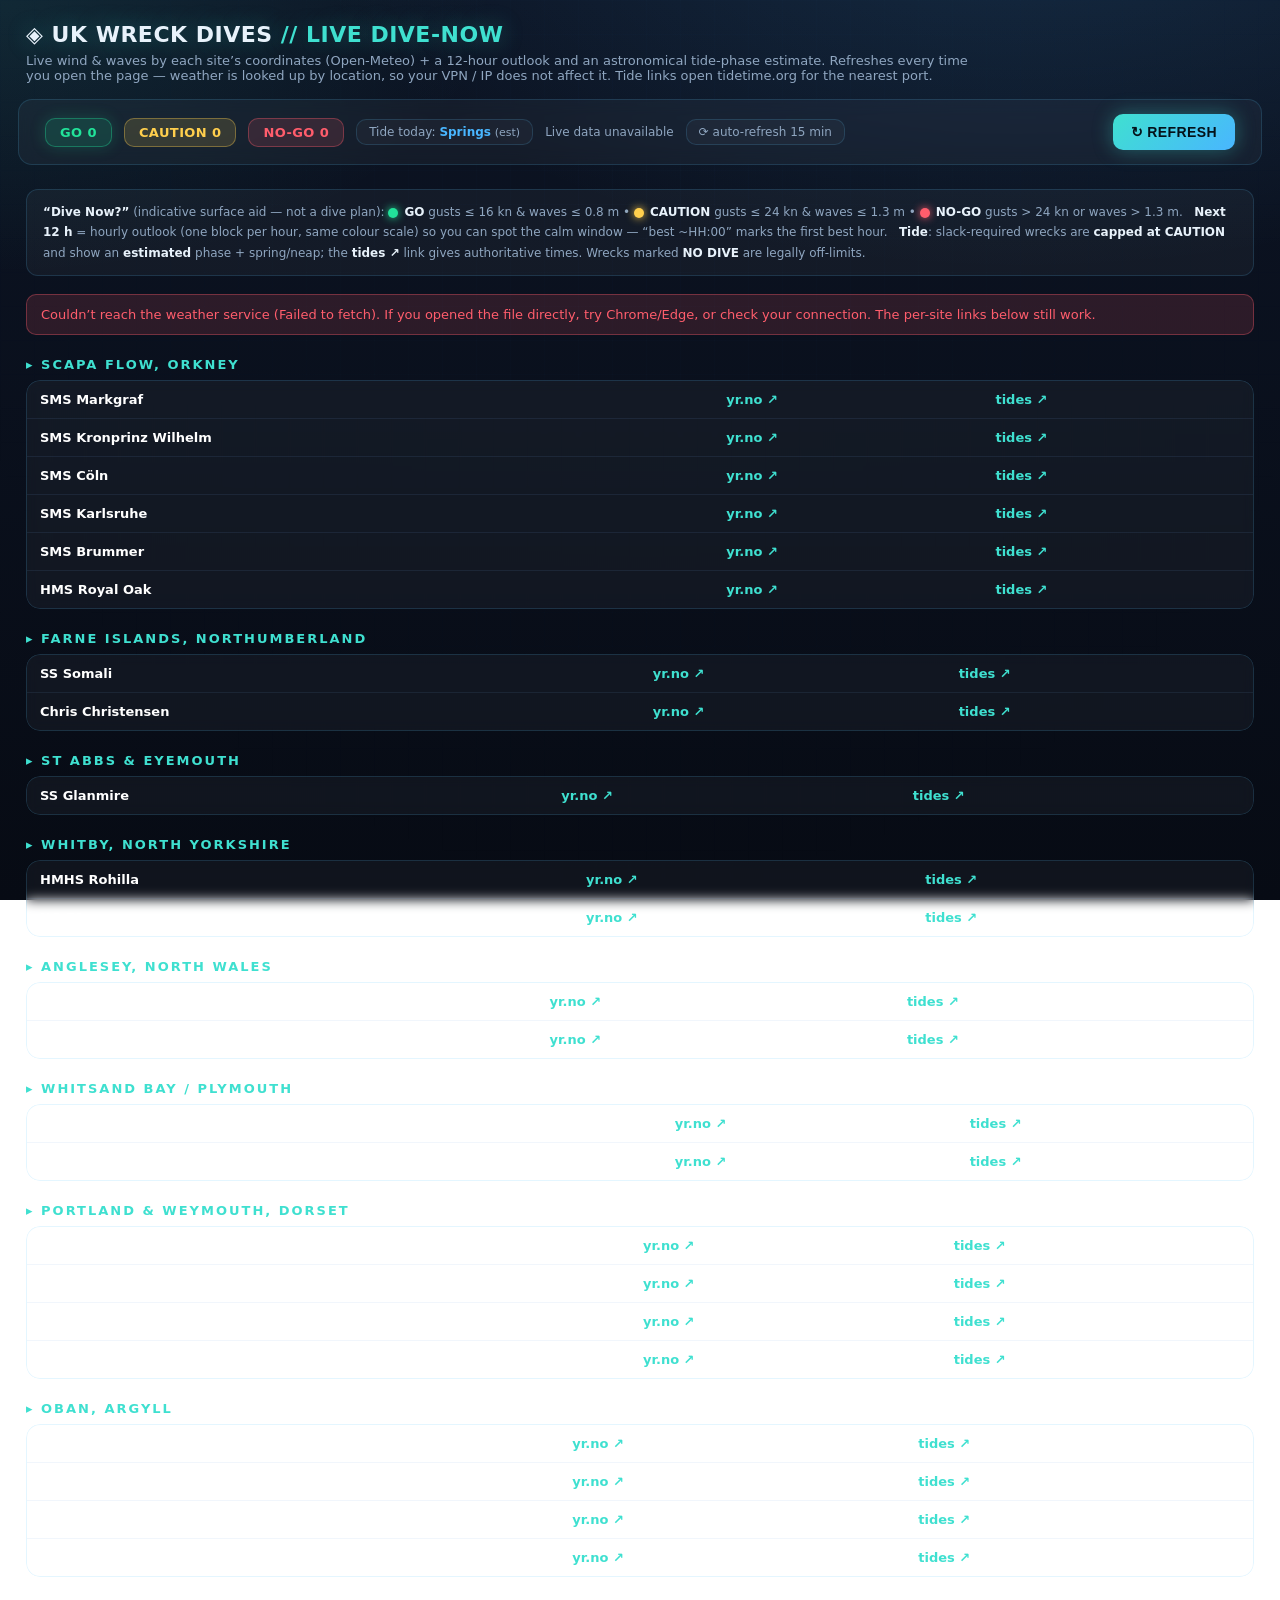
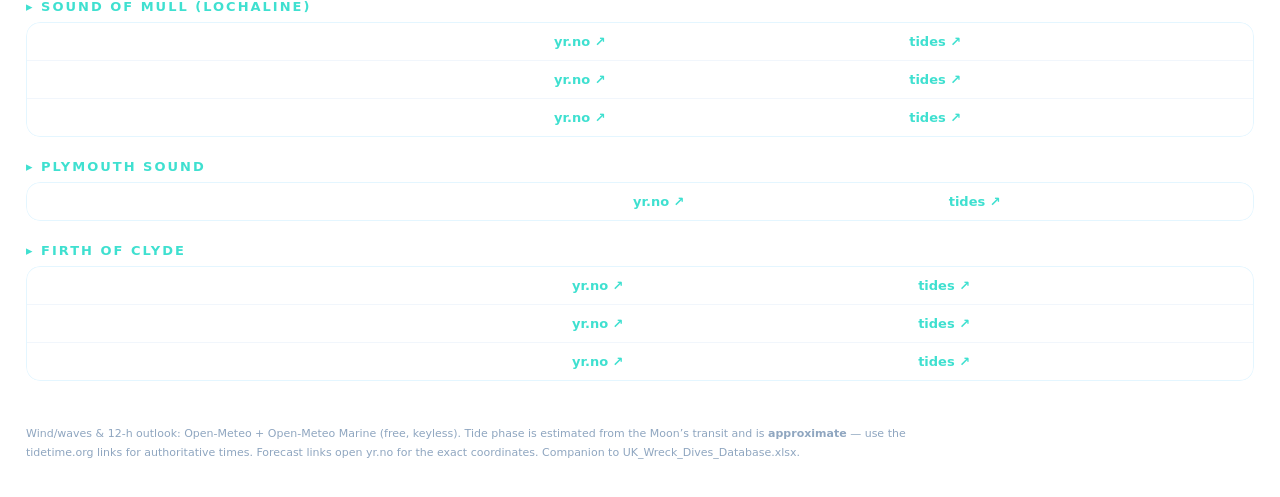
==== index.html @ ac46ab63 "Add files via upload" ====
<!DOCTYPE html>
<html lang="en">
<head>
<meta charset="utf-8">
<meta name="viewport" content="width=device-width, initial-scale=1">
<title>UK Wreck Dives — Live Dive-Now Dashboard</title>
<style>
  :root{
    --bg0:#070b14;--bg1:#0c1424;--panel:rgba(255,255,255,.04);--panelb:rgba(90,200,255,.16);
    --cyan:#3fe0d0;--blue:#49b6ff;--ink:#e8f2fb;--mut:#8fa6c0;
    --go:#22e39a;--gob:rgba(34,227,154,.14);--cau:#ffcf4d;--caub:rgba(255,207,77,.14);
    --no:#ff5d6c;--nob:rgba(255,93,108,.14);--nd:#7f8fa6;--ndb:rgba(127,143,166,.14);
  }
  *{box-sizing:border-box}
  body{margin:0;color:var(--ink);font-family:"Segoe UI",system-ui,Arial,sans-serif;
    background:
      radial-gradient(1200px 600px at 80% -10%,rgba(73,182,255,.14),transparent 60%),
      radial-gradient(900px 500px at 0% 0%,rgba(63,224,208,.10),transparent 55%),
      linear-gradient(180deg,var(--bg1),var(--bg0));
    background-attachment:fixed;min-height:100vh}
  body::before{content:"";position:fixed;inset:0;pointer-events:none;opacity:.4;
    background-image:linear-gradient(rgba(90,160,220,.05) 1px,transparent 1px),linear-gradient(90deg,rgba(90,160,220,.05) 1px,transparent 1px);
    background-size:34px 34px;mask-image:radial-gradient(circle at 50% 20%,#000,transparent 90%)}
  .num{font-variant-numeric:tabular-nums;font-family:ui-monospace,"Consolas",monospace}
  header{padding:22px 26px 8px;position:relative}
  header h1{margin:0;font-size:22px;letter-spacing:.5px;text-shadow:0 0 22px rgba(63,224,208,.35)}
  header h1 .tag{color:var(--cyan)}
  header p{margin:6px 0 0;font-size:13px;color:var(--mut);max-width:960px}
  .bar{display:flex;flex-wrap:wrap;gap:12px;align-items:center;padding:14px 26px;margin:8px 18px;
    background:var(--panel);border:1px solid var(--panelb);border-radius:14px;backdrop-filter:blur(8px);position:sticky;top:10px;z-index:8}
  .chip{padding:6px 14px;border-radius:10px;font-size:13px;font-weight:700;letter-spacing:.4px;border:1px solid transparent}
  .chip.go{background:var(--gob);color:var(--go);border-color:rgba(34,227,154,.35);box-shadow:0 0 16px rgba(34,227,154,.18)}
  .chip.cau{background:var(--caub);color:var(--cau);border-color:rgba(255,207,77,.35)}
  .chip.no{background:var(--nob);color:var(--no);border-color:rgba(255,93,108,.35)}
  .moon{font-size:12px;color:var(--mut);padding:5px 12px;border:1px solid var(--panelb);border-radius:10px;background:rgba(255,255,255,.03)}
  .moon b{color:var(--blue)}
  .upd{font-size:12px;color:var(--mut)}
  button{margin-left:auto;background:linear-gradient(135deg,var(--cyan),var(--blue));color:#04121a;border:0;
    padding:10px 18px;border-radius:10px;font-size:14px;cursor:pointer;font-weight:800;letter-spacing:.4px;box-shadow:0 0 20px rgba(63,224,208,.35)}
  button:hover{filter:brightness(1.08)}
  .wrap{padding:6px 26px 44px}
  .legend{font-size:12px;color:var(--mut);background:var(--panel);border:1px solid var(--panelb);border-radius:12px;padding:12px 16px;margin:10px 0 18px;line-height:1.7}
  .legend b{color:var(--ink)}
  .dot{display:inline-block;width:10px;height:10px;border-radius:50%;margin-right:6px;vertical-align:middle}
  .dot.go{background:var(--go);box-shadow:0 0 8px var(--go)}.dot.cau{background:var(--cau);box-shadow:0 0 8px var(--cau)}.dot.no{background:var(--no);box-shadow:0 0 8px var(--no)}
  .rg{margin:22px 0 8px;font-size:13px;font-weight:800;letter-spacing:2px;text-transform:uppercase;color:var(--cyan)}
  .rg::before{content:"▸ "}
  .tablewrap{overflow-x:auto;border-radius:14px}
  table{width:100%;border-collapse:separate;border-spacing:0;background:var(--panel);border:1px solid var(--panelb);border-radius:14px;overflow:hidden;backdrop-filter:blur(6px);min-width:920px}
  th,td{padding:11px 13px;text-align:left;font-size:13px;border-bottom:1px solid rgba(120,170,220,.10);vertical-align:middle}
  th{background:rgba(73,182,255,.10);color:var(--blue);font-weight:700;font-size:11px;letter-spacing:1.2px;text-transform:uppercase}
  tr:last-child td{border-bottom:0}
  tbody tr:hover{background:rgba(73,182,255,.06)}
  td.site{font-weight:700;color:#fff}
  .pill{display:inline-block;padding:5px 11px;border-radius:10px;font-weight:800;font-size:12px;letter-spacing:.6px;white-space:nowrap;border:1px solid transparent}
  .pill.go{background:var(--gob);color:var(--go);border-color:rgba(34,227,154,.4);box-shadow:0 0 14px rgba(34,227,154,.22)}
  .pill.cau{background:var(--caub);color:var(--cau);border-color:rgba(255,207,77,.4)}
  .pill.no{background:var(--nob);color:var(--no);border-color:rgba(255,93,108,.4);box-shadow:0 0 14px rgba(255,93,108,.18)}
  .pill.nd{background:var(--ndb);color:var(--nd);border-color:rgba(127,143,166,.4)}
  .tide{font-weight:700}.tide.ok{color:var(--go)}.tide.slack{color:var(--cau)}
  a.fc{color:var(--cyan);text-decoration:none;font-weight:700}a.fc:hover{text-shadow:0 0 10px rgba(63,224,208,.6)}
  .sub{color:var(--mut);font-size:11px}
  .spark{display:flex;gap:2px;align-items:flex-end}
  .spark span{width:11px;height:20px;border-radius:2px;display:inline-block;opacity:.9}
  .spark .go{background:var(--go)}.spark .cau{background:var(--cau)}.spark .no{background:var(--no)}.spark .na{background:#33415a}
  .best{font-size:10px;color:var(--mut);margin-top:4px;display:block;white-space:nowrap}
  .best b{color:var(--go)}
  .err{color:var(--no);font-size:13px;background:var(--nob);border:1px solid rgba(255,93,108,.35);padding:12px 14px;border-radius:10px}
  footer{font-size:11px;color:var(--mut);padding:0 26px 34px;line-height:1.7;max-width:1000px}
</style>
</head>
<body>
<header>
  <h1>◈ UK WRECK DIVES <span class="tag">// LIVE DIVE-NOW</span></h1>
  <p>Live wind &amp; waves by each site’s coordinates (Open-Meteo) + a 12-hour outlook and an astronomical tide-phase estimate. Refreshes every time you open the page — weather is looked up by location, so your VPN / IP does not affect it. Tide links open tidetime.org for the nearest port.</p>
</header>
<div class="bar">
  <span class="chip go" id="cGo">GO 0</span>
  <span class="chip cau" id="cCau">CAUTION 0</span>
  <span class="chip no" id="cNo">NO-GO 0</span>
  <span class="moon" id="moon">Tide: —</span>
  <span class="upd" id="upd">Loading…</span>
  <span class="moon">⟳ auto-refresh 15 min</span>
  <button onclick="load()">↻ REFRESH</button>
</div>
<div class="wrap">
  <div class="legend">
    <b>“Dive Now?”</b> (indicative surface aid — not a dive plan):
    <span class="dot go"></span><b>GO</b> gusts ≤ 16 kn &amp; waves ≤ 0.8 m •
    <span class="dot cau"></span><b>CAUTION</b> gusts ≤ 24 kn &amp; waves ≤ 1.3 m •
    <span class="dot no"></span><b>NO-GO</b> gusts &gt; 24 kn or waves &gt; 1.3 m. &nbsp;
    <b>Next 12 h</b> = hourly outlook (one block per hour, same colour scale) so you can spot the calm window — “best ~HH:00” marks the first best hour. &nbsp;
    <b>Tide</b>: slack-required wrecks are <b>capped at CAUTION</b> and show an <b>estimated</b> phase + spring/neap; the <b>tides ↗</b> link gives authoritative times. Wrecks marked <b>NO DIVE</b> are legally off-limits.
  </div>
  <div id="out"><p class="sub">Fetching live conditions…</p></div>
</div>
<footer>
  Wind/waves &amp; 12-h outlook: Open-Meteo + Open-Meteo Marine (free, keyless). Tide phase is estimated from the Moon’s transit and is <b>approximate</b> — use the tidetime.org links for authoritative times. Forecast links open yr.no for the exact coordinates. Companion to UK_Wreck_Dives_Database.xlsx.
</footer>
<script>
const SITES=[
 {n:"SMS Markgraf",r:"Scapa Flow, Orkney",lat:58.872,lon:-3.170,lvl:"Technical",dep:"24–45m",td:"none",hwi:8.0},
 {n:"SMS Kronprinz Wilhelm",r:"Scapa Flow, Orkney",lat:58.876,lon:-3.171,lvl:"Adv–Tech",dep:"12–38m",td:"none",hwi:8.0},
 {n:"SMS Cöln",r:"Scapa Flow, Orkney",lat:58.884,lon:-3.155,lvl:"Advanced",dep:"22–36m",td:"none",hwi:8.0},
 {n:"SMS Karlsruhe",r:"Scapa Flow, Orkney",lat:58.885,lon:-3.198,lvl:"Recreational",dep:"14–27m",td:"none",hwi:8.0},
 {n:"SMS Brummer",r:"Scapa Flow, Orkney",lat:58.884,lon:-3.152,lvl:"Advanced",dep:"22–36m",td:"none",hwi:8.0},
 {n:"HMS Royal Oak",r:"Scapa Flow, Orkney",lat:58.931,lon:-2.984,lvl:"NO DIVE",dep:"33m",nd:true},
 {n:"SS Somali",r:"Farne Islands, Northumberland",lat:55.553,lon:-1.607,lvl:"Advanced",dep:"20–30m",td:"slack",hwi:3.5},
 {n:"Chris Christensen",r:"Farne Islands, Northumberland",lat:55.639,lon:-1.604,lvl:"Advanced",dep:"20–33m",td:"essential",hwi:3.5},
 {n:"SS Glanmire",r:"St Abbs & Eyemouth",lat:55.902,lon:-2.132,lvl:"Advanced",dep:"20–30m",td:"slack",hwi:3.5},
 {n:"HMHS Rohilla",r:"Whitby, North Yorkshire",lat:54.4996,lon:-0.5893,lvl:"Recreational",dep:"6–16m",td:"none",hwi:3.5},
 {n:"UC-70",r:"Whitby, North Yorkshire",lat:54.527,lon:-0.669,lvl:"Advanced",dep:"22–24m",td:"essential",hwi:3.5},
 {n:"The Kimya",r:"Anglesey, North Wales",lat:53.159,lon:-4.449,lvl:"Recreational",dep:"6–15m",td:"none",hwi:9.0},
 {n:"SS Missouri",r:"Anglesey, North Wales",lat:53.320,lon:-4.700,lvl:"Recreational",dep:"5–15m",td:"slack",hwi:9.0},
 {n:"James Eagan Layne",r:"Whitsand Bay / Plymouth",lat:50.3268,lon:-4.2453,lvl:"Recreational",dep:"8–24m",td:"none",hwi:5.5},
 {n:"HMS Scylla",r:"Whitsand Bay / Plymouth",lat:50.335,lon:-4.246,lvl:"Recreational",dep:"9–24m",td:"none",hwi:5.5},
 {n:"Countess of Erne",r:"Portland & Weymouth, Dorset",lat:50.573,lon:-2.430,lvl:"Recreational",dep:"7–15m",td:"none",hwi:6.5},
 {n:"M2 Submarine",r:"Portland & Weymouth, Dorset",lat:50.545,lon:-2.560,lvl:"Advanced",dep:"30–36m",td:"essential",hwi:6.5},
 {n:"SS Salsette",r:"Portland & Weymouth, Dorset",lat:50.520,lon:-2.760,lvl:"Technical",dep:"27–45m",td:"slack",hwi:6.5},
 {n:"Aeolian Sky",r:"Portland & Weymouth, Dorset",lat:50.553,lon:-2.352,lvl:"Advanced",dep:"25–30m",td:"slack",hwi:6.5},
 {n:"SS Breda",r:"Oban, Argyll",lat:56.476,lon:-5.418,lvl:"Recreational",dep:"9–30m",td:"none",hwi:1.0},
 {n:"SS Thesis",r:"Oban, Argyll",lat:56.499,lon:-5.691,lvl:"Advanced",dep:"20–32m",td:"essential",hwi:1.0},
 {n:"SS Shuna",r:"Oban, Argyll",lat:56.530,lon:-5.830,lvl:"Advanced",dep:"26–32m",td:"none",hwi:1.0},
 {n:"Madam Alice",r:"Oban, Argyll",lat:56.452,lon:-5.485,lvl:"Advanced",dep:"32–38m",td:"slack",hwi:1.0},
 {n:"SS Hispania",r:"Sound of Mull (Lochaline)",lat:56.582,lon:-5.987,lvl:"Advanced",dep:"15–30m",td:"essential",hwi:1.0},
 {n:"SS Rondo",r:"Sound of Mull (Lochaline)",lat:56.538,lon:-5.912,lvl:"Adv–Tech",dep:"8–50m",td:"essential",hwi:1.0},
 {n:"SS Aurania",r:"Sound of Mull (Lochaline)",lat:56.602,lon:-6.325,lvl:"Advanced",dep:"9–26m",td:"slack",hwi:1.0},
 {n:"Glen Strathallan",r:"Plymouth Sound",lat:50.345,lon:-4.130,lvl:"Recreational",dep:"10–15m",td:"none",hwi:5.5},
 {n:"SS Wallachia",r:"Firth of Clyde",lat:55.862,lon:-4.953,lvl:"Advanced",dep:"30–34m",td:"slack",hwi:2.0},
 {n:"MV Akka",r:"Firth of Clyde",lat:55.942,lon:-4.918,lvl:"Advanced",dep:"12–35m",td:"essential",hwi:2.0},
 {n:"SS Kintyre",r:"Firth of Clyde",lat:55.870,lon:-4.900,lvl:"Technical",dep:"40–48m",td:"essential",hwi:2.0}
];
const TIDETIME={
 "Scapa Flow, Orkney":"stromness","Farne Islands, Northumberland":"seahouses","St Abbs & Eyemouth":"eyemouth",
 "Whitby, North Yorkshire":"whitby","Anglesey, North Wales":"holyhead","Whitsand Bay / Plymouth":"plymouth",
 "Portland & Weymouth, Dorset":"portland","Oban, Argyll":"oban","Sound of Mull (Lochaline)":"oban",
 "Plymouth Sound":"plymouth","Firth of Clyde":"greenock"};
function esc(s){return String(s).replace(/&/g,"&amp;").replace(/</g,"&lt;")}
const D2R=Math.PI/180,R2D=180/Math.PI;
function n360(x){x%=360;return x<0?x+360:x}
function jdc(dt){return dt.getTime()/86400000+2440587.5-2451545.0}
function moonRA(d){const L=n360(218.316+13.176396*d),M=(134.963+13.064993*d)*D2R,F=(93.272+13.229350*d)*D2R;
  const lon=(L+6.289*Math.sin(M))*D2R,lat=(5.128*Math.sin(F))*D2R,e=23.4397*D2R;
  return n360(Math.atan2(Math.sin(lon)*Math.cos(e)-Math.tan(lat)*Math.sin(e),Math.cos(lon))*R2D);}
function gmst(d){return n360(280.46061837+360.98564736629*d)}
function springFactor(dt){const d=jdc(dt);const De=n360(297.850+12.190749*d)*D2R;return Math.abs(Math.cos(De));}
function fmtDur(h){if(h<0)h+=12.4206;const m=Math.round(h*60);return m>=60?Math.floor(m/60)+"h "+(m%60)+"m":m+"m";}
function tidePhase(dt,lonEast,hwi){
  const d=jdc(dt),ra=moonRA(d),lst=n360(gmst(d)+lonEast);let H=n360(lst-ra);
  const hSinceTransit=(H%180)/14.492;
  let hSinceHW=((hSinceTransit-hwi)%12.4206+12.4206)%12.4206;
  let x=hSinceHW;if(x>6.2103)x-=12.4206;
  const ax=Math.abs(x);const nextHW=12.4206-hSinceHW;let nextLW=6.2103-hSinceHW;if(nextLW<0)nextLW+=12.4206;
  const toSlack=Math.min(nextHW,nextLW);
  let phase=(ax<1||Math.abs(ax-6.2103)<1)?"Slack":(x>0?"Ebbing":"Flooding");
  return {phase,toSlack};
}
function verdict(gust,wave){let w=gust<=16?0:gust<=24?1:2;let s=(wave==null)?0:(wave<=0.8?0:(wave<=1.3?1:2));return Math.max(w,s);}
const LAB=["GO","CAUTION","NO-GO"],CLS=["go","cau","no"];
function outlook(fi,mi,curtime){
  if(!fi||!fi.hourly||!fi.hourly.time)return null;
  const ft=fi.hourly.time,fg=fi.hourly.wind_gusts_10m;
  const key=curtime.slice(0,13);
  let idx=ft.findIndex(t=>t.slice(0,13)===key); if(idx<0)idx=ft.findIndex(t=>t>=curtime); if(idx<0)idx=0;
  const mt=(mi&&mi.hourly&&mi.hourly.time)?mi.hourly.time:null;
  const mw=(mi&&mi.hourly)?mi.hourly.wave_height:null;
  let midx=-1; if(mt){midx=mt.findIndex(t=>t.slice(0,13)===key); if(midx<0)midx=mt.findIndex(t=>t>=curtime);}
  const hrs=[];
  for(let h=0;h<12;h++){const gi=idx+h; if(gi>=ft.length)break;
    const gust=(fg[gi]!=null)?Math.round(fg[gi]):null;
    let wave=null; if(mt&&midx>=0&&(midx+h)<mw.length&&mw[midx+h]!=null)wave=mw[midx+h];
    const v=(gust==null)?3:verdict(gust,wave);
    hrs.push({t:ft[gi].slice(11,16),gust,wave,v});}
  return hrs;
}
async function fetchJSON(u){const r=await fetch(u);if(!r.ok)throw new Error("HTTP "+r.status);return r.json();}
function asArr(d){return Array.isArray(d)?d:[d];}
async function load(){
  document.getElementById("upd").textContent="Loading…";
  const now=new Date();
  const sf=springFactor(now);const springs=sf>0.6?"Springs":sf<0.4?"Neaps":"Mid-range";
  document.getElementById("moon").innerHTML="Tide today: <b>"+springs+"</b> <span class='sub'>(est)</span>";
  const lats=SITES.map(s=>s.lat).join(","),lons=SITES.map(s=>s.lon).join(",");
  const fUrl="https://api.open-meteo.com/v1/forecast?latitude="+lats+"&longitude="+lons+"&current=wind_speed_10m,wind_gusts_10m,weather_code&hourly=wind_speed_10m,wind_gusts_10m&wind_speed_unit=kn&forecast_days=2&timezone=auto";
  const mUrl="https://marine-api.open-meteo.com/v1/marine?latitude="+lats+"&longitude="+lons+"&current=wave_height,swell_wave_height&hourly=wave_height&forecast_days=2&timezone=auto";
  let F=[],M=[];
  try{
    const [fr,mr]=await Promise.allSettled([fetchJSON(fUrl),fetchJSON(mUrl)]);
    if(fr.status==="fulfilled")F=asArr(fr.value); else throw fr.reason;
    M=(mr.status==="fulfilled")?asArr(mr.value):[];
  }catch(e){
    document.getElementById("out").innerHTML="<p class='err'>Couldn’t reach the weather service ("+esc(e.message)+"). If you opened the file directly, try Chrome/Edge, or check your connection. The per-site links below still work.</p>"+regionsOnly();
    document.getElementById("upd").textContent="Live data unavailable"; return;
  }
  const stamp=now.toLocaleDateString("en-GB",{day:"2-digit",month:"short",year:"numeric"})+", "+now.toLocaleTimeString("en-GB",{hour:"2-digit",minute:"2-digit"});
  const rows=SITES.map((s,i)=>{
    const cur=(F[i]&&F[i].current)?F[i].current:null;
    const mar=(M[i]&&M[i].current)?M[i].current:null;
    const gust=cur?Math.round(cur.wind_gusts_10m):null;
    const wind=cur?Math.round(cur.wind_speed_10m):null;
    const wave=(mar&&mar.wave_height!=null)?mar.wave_height:null;
    const hrs=cur?outlook(F[i],M[i],cur.time):null;
    let v,cls,lab,tideMain,tideSub,tcls;
    if(s.nd){v=-1;cls="nd";lab="NO DIVE";tideMain="—";tideSub="";tcls="";}
    else if(gust==null){v=3;cls="no";lab="—";tideMain="—";tideSub="";tcls="";}
    else{
      v=verdict(gust,wave);
      if(s.td==="none"){tideMain="Any state";tcls="ok";tideSub="";}
      else{const tp=tidePhase(now,s.lon,s.hwi);v=Math.max(v,1);tcls="slack";
        tideMain=(s.td==="essential"?"Slack essential":"Slack advised");
        tideSub=tp.phase+" · slack ~"+fmtDur(tp.toSlack)+" (est)";}
      cls=CLS[v];lab=LAB[v];
    }
    return {s,gust,wind,wave,hrs,v,cls,lab,tideMain,tideSub,tcls,stamp};
  });
  let go=0,cau=0,no=0; rows.forEach(r=>{if(r.v===0)go++;else if(r.v===1)cau++;else if(r.v===2||r.v===3)no++;});
  document.getElementById("cGo").textContent="GO "+go;
  document.getElementById("cCau").textContent="CAUTION "+cau;
  document.getElementById("cNo").textContent="NO-GO "+no;
  document.getElementById("upd").innerHTML="Updated <b class='num'>"+stamp+"</b>";
  const order=[],byR={};
  rows.forEach(r=>{const k=r.s.r;if(!byR[k]){byR[k]=[];order.push(k);}byR[k].push(r);});
  let html="";
  order.forEach(k=>{
    const slug=TIDETIME[k]||"all";
    html+="<div class='rg'>"+esc(k)+"</div><div class='tablewrap'><table><thead><tr>"+
      "<th>Site</th><th>Level</th><th>Depth</th><th>Wind (gust)</th><th>Waves</th><th>Tide (est)</th><th>Next 12 h</th><th>Dive Now?</th><th>Updated</th><th>Forecast</th></tr></thead><tbody>";
    byR[k].forEach(r=>{
      const yr="https://www.yr.no/en/forecast/daily-table/"+r.s.lat+","+r.s.lon;
      const tt="https://www.tidetime.org/europe/united-kingdom/"+slug+".htm";
      const tideLink="<a class='fc' href='"+tt+"' target='_blank' rel='noopener'>tides ↗</a>";
      const windTxt=r.wind==null?"—":"<span class='num'>"+r.wind+"</span> kn <span class='sub'>(g "+r.gust+")</span>";
      const waveTxt=r.wave==null?"<span class='sub'>—</span>":"<span class='num'>"+r.wave.toFixed(1)+"</span> m";
      const pill=r.s.nd?"<span class='pill nd'>NO DIVE</span>":"<span class='pill "+r.cls+"'>"+r.lab+"</span>";
      let tideCell;
      if(r.s.nd){tideCell="<span class='sub'>protected · "+tideLink+"</span>";}
      else if(r.tcls==="ok"){tideCell="<span class='tide ok'>Any state</span><br><span class='sub'>"+tideLink+"</span>";}
      else{tideCell="<span class='tide slack'>"+esc(r.tideMain)+"</span><br><span class='sub'>"+esc(r.tideSub)+" · "+tideLink+"</span>";}
      let outCell="<span class='sub'>—</span>";
      if(r.hrs&&r.hrs.length){
        const bars=r.hrs.map(h=>"<span class='"+(h.v<3?CLS[h.v]:'na')+"' title='"+h.t+" · g"+(h.gust==null?"—":h.gust)+"kn · "+(h.wave!=null?h.wave.toFixed(1)+"m":"—")+" · "+(h.v<3?LAB[h.v]:"n/a")+"'></span>").join("");
        const minV=Math.min.apply(null,r.hrs.map(h=>h.v));
        const best=r.hrs.find(h=>h.v===minV);
        const note=minV<=1?("best <b>~"+best.t+"</b>"):(minV===2?"rough all window":"—");
        outCell="<div class='spark'>"+bars+"</div><span class='best'>"+note+"</span>";
      }
      html+="<tr><td class='site'>"+esc(r.s.n)+"</td><td class='sub'>"+esc(r.s.lvl)+"</td><td class='sub'>"+esc(r.s.dep)+"</td>"+
        "<td>"+windTxt+"</td><td>"+waveTxt+"</td><td>"+tideCell+"</td><td>"+outCell+"</td><td>"+pill+"</td>"+
        "<td class='sub num'>"+esc(r.stamp)+"</td><td><a class='fc' href='"+yr+"' target='_blank' rel='noopener'>yr.no ↗</a></td></tr>";
    });
    html+="</tbody></table></div>";
  });
  document.getElementById("out").innerHTML=html;
}
function regionsOnly(){
  const order=[],byR={};
  SITES.forEach(s=>{if(!byR[s.r]){byR[s.r]=[];order.push(s.r);}byR[s.r].push(s);});
  let html="";
  order.forEach(k=>{const slug=TIDETIME[k]||"all";
    html+="<div class='rg'>"+esc(k)+"</div><div class='tablewrap'><table><tbody>";
    byR[k].forEach(s=>{const yr="https://www.yr.no/en/forecast/daily-table/"+s.lat+","+s.lon;
      const tt="https://www.tidetime.org/europe/united-kingdom/"+slug+".htm";
      html+="<tr><td class='site'>"+esc(s.n)+"</td><td><a class='fc' href='"+yr+"' target='_blank' rel='noopener'>yr.no ↗</a></td><td><a class='fc' href='"+tt+"' target='_blank' rel='noopener'>tides ↗</a></td></tr>";});
    html+="</tbody></table></div>";});
  return html;
}
load();
// auto-refresh every 15 minutes while the page stays open
setInterval(load, 15*60*1000);
</script>
</body>
</html>
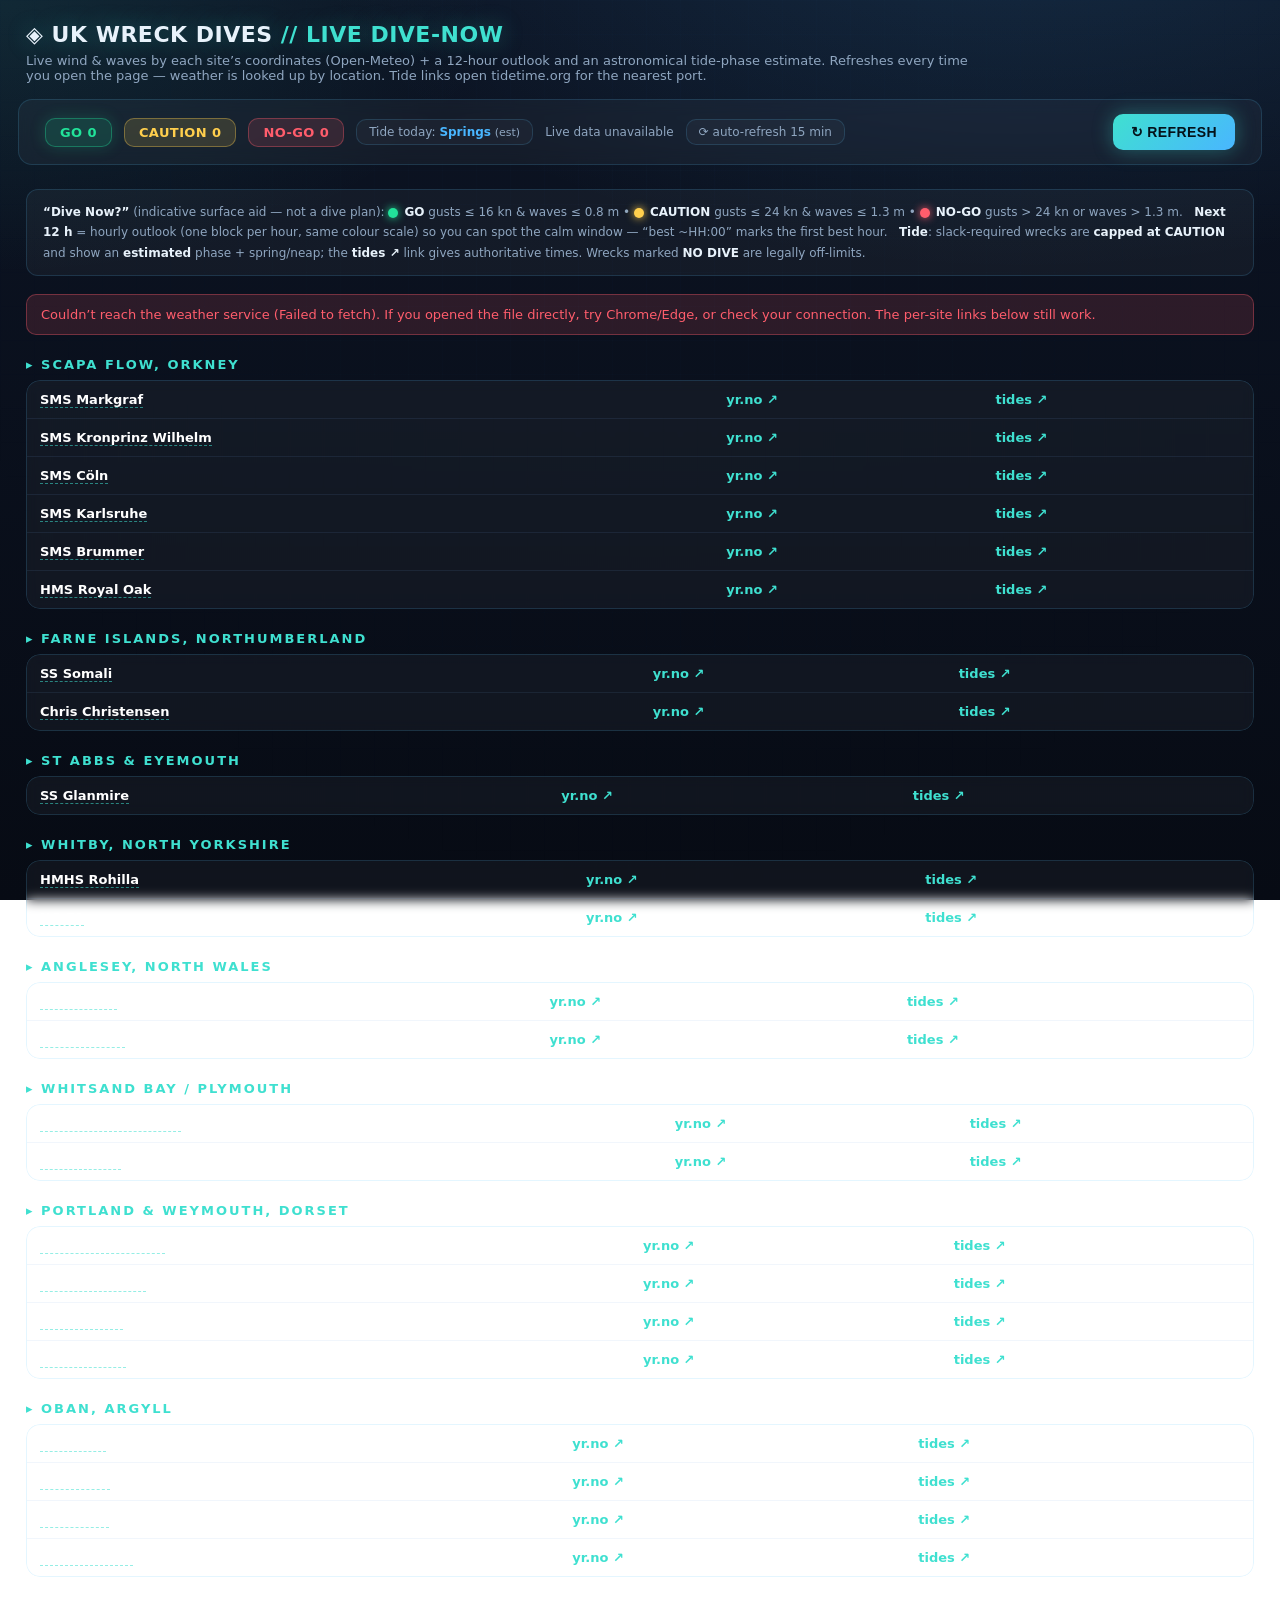
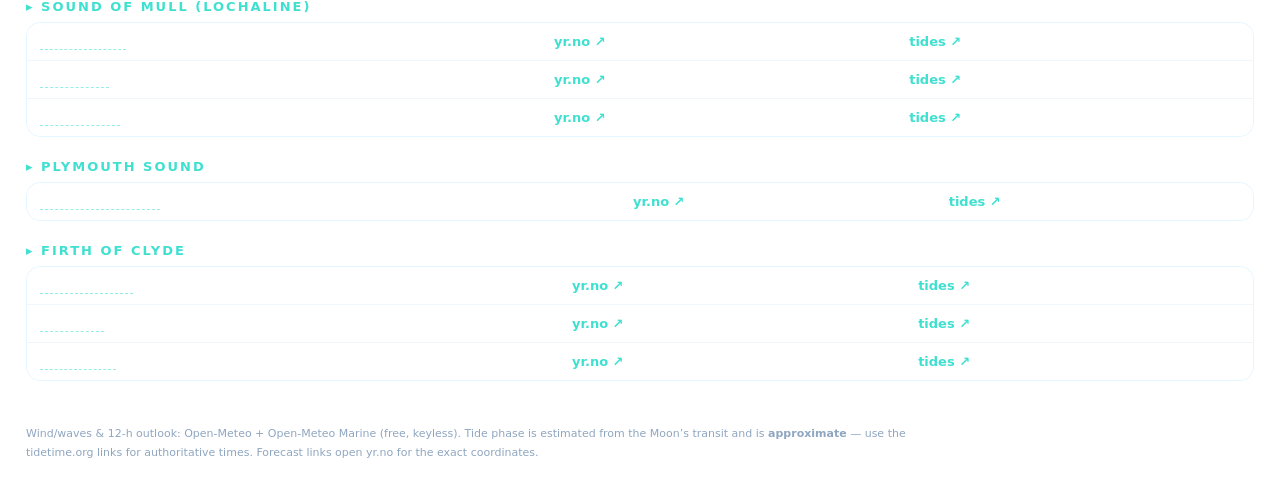
==== commit 9819f0ef: "Add files via upload" ====
--- a/index.html
+++ b/index.html
@@ -52,6 +52,8 @@
   tr:last-child td{border-bottom:0}
   tbody tr:hover{background:rgba(73,182,255,.06)}
   td.site{font-weight:700;color:#fff}
+  td.site a.site-link{color:#fff;text-decoration:none;border-bottom:1px dashed rgba(63,224,208,.55);transition:.15s}
+  td.site a.site-link:hover{color:var(--cyan);border-bottom-color:var(--cyan);text-shadow:0 0 10px rgba(63,224,208,.5)}
   .pill{display:inline-block;padding:5px 11px;border-radius:10px;font-weight:800;font-size:12px;letter-spacing:.6px;white-space:nowrap;border:1px solid transparent}
   .pill.go{background:var(--gob);color:var(--go);border-color:rgba(34,227,154,.4);box-shadow:0 0 14px rgba(34,227,154,.22)}
   .pill.cau{background:var(--caub);color:var(--cau);border-color:rgba(255,207,77,.4)}
@@ -72,7 +74,7 @@
 <body>
 <header>
   <h1>◈ UK WRECK DIVES <span class="tag">// LIVE DIVE-NOW</span></h1>
-  <p>Live wind &amp; waves by each site’s coordinates (Open-Meteo) + a 12-hour outlook and an astronomical tide-phase estimate. Refreshes every time you open the page — weather is looked up by location, so your VPN / IP does not affect it. Tide links open tidetime.org for the nearest port.</p>
+  <p>Live wind &amp; waves by each site’s coordinates (Open-Meteo) + a 12-hour outlook and an astronomical tide-phase estimate. Refreshes every time you open the page — weather is looked up by location. Tide links open tidetime.org for the nearest port.</p>
 </header>
 <div class="bar">
   <span class="chip go" id="cGo">GO 0</span>
@@ -95,7 +97,7 @@
   <div id="out"><p class="sub">Fetching live conditions…</p></div>
 </div>
 <footer>
-  Wind/waves &amp; 12-h outlook: Open-Meteo + Open-Meteo Marine (free, keyless). Tide phase is estimated from the Moon’s transit and is <b>approximate</b> — use the tidetime.org links for authoritative times. Forecast links open yr.no for the exact coordinates. Companion to UK_Wreck_Dives_Database.xlsx.
+  Wind/waves &amp; 12-h outlook: Open-Meteo + Open-Meteo Marine (free, keyless). Tide phase is estimated from the Moon’s transit and is <b>approximate</b> — use the tidetime.org links for authoritative times. Forecast links open yr.no for the exact coordinates.
 </footer>
 <script>
 const SITES=[
@@ -155,6 +157,7 @@
   let phase=(ax<1||Math.abs(ax-6.2103)<1)?"Slack":(x>0?"Ebbing":"Flooding");
   return {phase,toSlack};
 }
+function infoURL(s){var area=s.r.split(/[,(]/)[0].trim();return "https://www.google.com/search?q="+encodeURIComponent(s.n+" wreck "+area);}
 function verdict(gust,wave){let w=gust<=16?0:gust<=24?1:2;let s=(wave==null)?0:(wave<=0.8?0:(wave<=1.3?1:2));return Math.max(w,s);}
 const LAB=["GO","CAUTION","NO-GO"],CLS=["go","cau","no"];
 function outlook(fi,mi,curtime){
@@ -244,7 +247,7 @@
         const note=minV<=1?("best <b>~"+best.t+"</b>"):(minV===2?"rough all window":"—");
         outCell="<div class='spark'>"+bars+"</div><span class='best'>"+note+"</span>";
       }
-      html+="<tr><td class='site'>"+esc(r.s.n)+"</td><td class='sub'>"+esc(r.s.lvl)+"</td><td class='sub'>"+esc(r.s.dep)+"</td>"+
+      html+="<tr><td class='site'><a class='site-link' href='"+infoURL(r.s)+"' target='_blank' rel='noopener'>"+esc(r.s.n)+"</a></td><td class='sub'>"+esc(r.s.lvl)+"</td><td class='sub'>"+esc(r.s.dep)+"</td>"+
         "<td>"+windTxt+"</td><td>"+waveTxt+"</td><td>"+tideCell+"</td><td>"+outCell+"</td><td>"+pill+"</td>"+
         "<td class='sub num'>"+esc(r.stamp)+"</td><td><a class='fc' href='"+yr+"' target='_blank' rel='noopener'>yr.no ↗</a></td></tr>";
     });
@@ -260,7 +263,7 @@
     html+="<div class='rg'>"+esc(k)+"</div><div class='tablewrap'><table><tbody>";
     byR[k].forEach(s=>{const yr="https://www.yr.no/en/forecast/daily-table/"+s.lat+","+s.lon;
       const tt="https://www.tidetime.org/europe/united-kingdom/"+slug+".htm";
-      html+="<tr><td class='site'>"+esc(s.n)+"</td><td><a class='fc' href='"+yr+"' target='_blank' rel='noopener'>yr.no ↗</a></td><td><a class='fc' href='"+tt+"' target='_blank' rel='noopener'>tides ↗</a></td></tr>";});
+      html+="<tr><td class='site'><a class='site-link' href='"+infoURL(s)+"' target='_blank' rel='noopener'>"+esc(s.n)+"</a></td><td><a class='fc' href='"+yr+"' target='_blank' rel='noopener'>yr.no ↗</a></td><td><a class='fc' href='"+tt+"' target='_blank' rel='noopener'>tides ↗</a></td></tr>";});
     html+="</tbody></table></div>";});
   return html;
 }
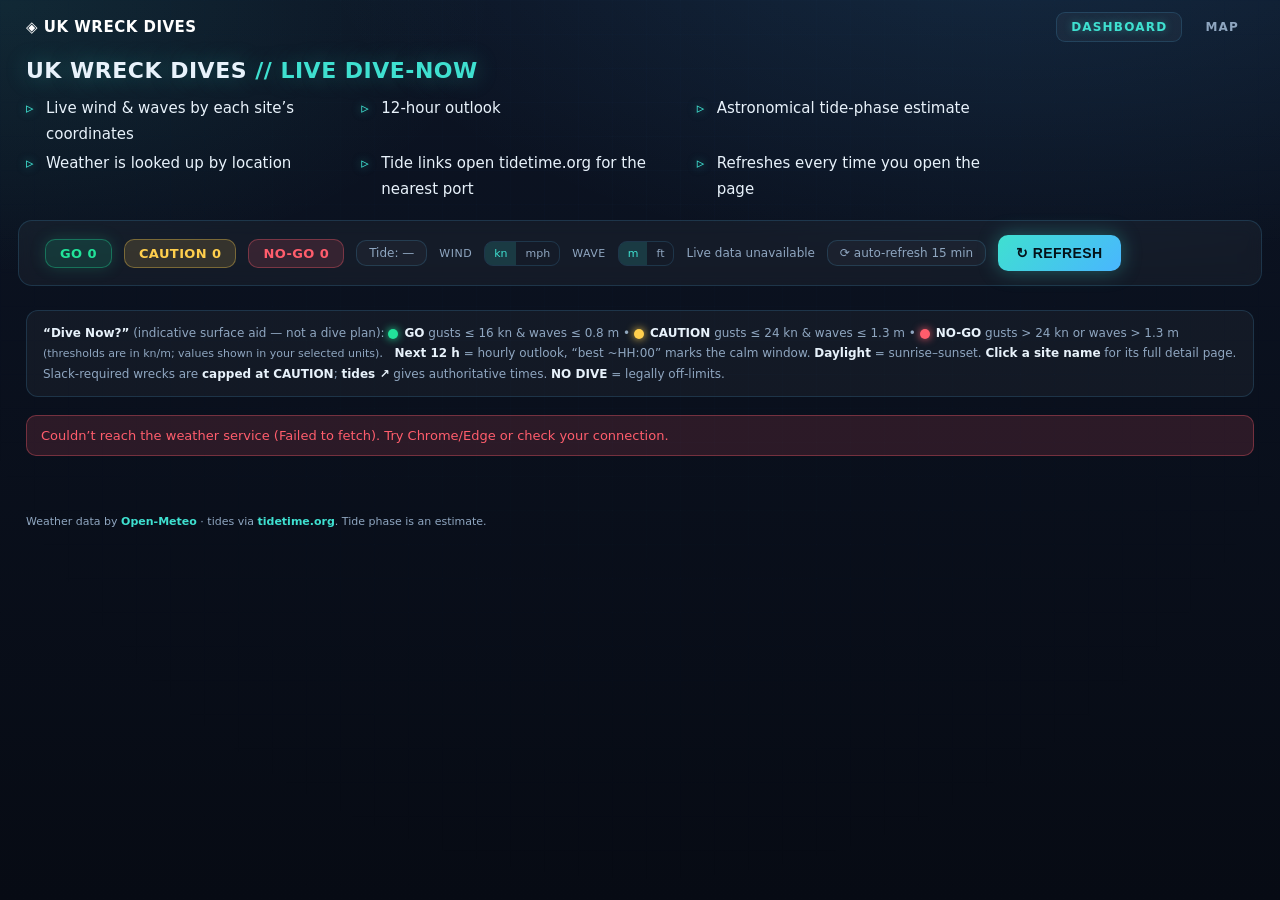
==== commit fcd82a94: "Add files via upload" ====
--- a/index.html
+++ b/index.html
@@ -4,83 +4,34 @@
 <meta charset="utf-8">
 <meta name="viewport" content="width=device-width, initial-scale=1">
 <title>UK Wreck Dives — Live Dive-Now Dashboard</title>
-<style>
-  :root{
-    --bg0:#070b14;--bg1:#0c1424;--panel:rgba(255,255,255,.04);--panelb:rgba(90,200,255,.16);
-    --cyan:#3fe0d0;--blue:#49b6ff;--ink:#e8f2fb;--mut:#8fa6c0;
-    --go:#22e39a;--gob:rgba(34,227,154,.14);--cau:#ffcf4d;--caub:rgba(255,207,77,.14);
-    --no:#ff5d6c;--nob:rgba(255,93,108,.14);--nd:#7f8fa6;--ndb:rgba(127,143,166,.14);
-  }
-  *{box-sizing:border-box}
-  body{margin:0;color:var(--ink);font-family:"Segoe UI",system-ui,Arial,sans-serif;
-    background:
-      radial-gradient(1200px 600px at 80% -10%,rgba(73,182,255,.14),transparent 60%),
-      radial-gradient(900px 500px at 0% 0%,rgba(63,224,208,.10),transparent 55%),
-      linear-gradient(180deg,var(--bg1),var(--bg0));
-    background-attachment:fixed;min-height:100vh}
-  body::before{content:"";position:fixed;inset:0;pointer-events:none;opacity:.4;
-    background-image:linear-gradient(rgba(90,160,220,.05) 1px,transparent 1px),linear-gradient(90deg,rgba(90,160,220,.05) 1px,transparent 1px);
-    background-size:34px 34px;mask-image:radial-gradient(circle at 50% 20%,#000,transparent 90%)}
-  .num{font-variant-numeric:tabular-nums;font-family:ui-monospace,"Consolas",monospace}
-  header{padding:22px 26px 8px;position:relative}
-  header h1{margin:0;font-size:22px;letter-spacing:.5px;text-shadow:0 0 22px rgba(63,224,208,.35)}
-  header h1 .tag{color:var(--cyan)}
-  header p{margin:6px 0 0;font-size:13px;color:var(--mut);max-width:960px}
-  .bar{display:flex;flex-wrap:wrap;gap:12px;align-items:center;padding:14px 26px;margin:8px 18px;
-    background:var(--panel);border:1px solid var(--panelb);border-radius:14px;backdrop-filter:blur(8px);position:sticky;top:10px;z-index:8}
-  .chip{padding:6px 14px;border-radius:10px;font-size:13px;font-weight:700;letter-spacing:.4px;border:1px solid transparent}
-  .chip.go{background:var(--gob);color:var(--go);border-color:rgba(34,227,154,.35);box-shadow:0 0 16px rgba(34,227,154,.18)}
-  .chip.cau{background:var(--caub);color:var(--cau);border-color:rgba(255,207,77,.35)}
-  .chip.no{background:var(--nob);color:var(--no);border-color:rgba(255,93,108,.35)}
-  .moon{font-size:12px;color:var(--mut);padding:5px 12px;border:1px solid var(--panelb);border-radius:10px;background:rgba(255,255,255,.03)}
-  .moon b{color:var(--blue)}
-  .upd{font-size:12px;color:var(--mut)}
-  button{margin-left:auto;background:linear-gradient(135deg,var(--cyan),var(--blue));color:#04121a;border:0;
-    padding:10px 18px;border-radius:10px;font-size:14px;cursor:pointer;font-weight:800;letter-spacing:.4px;box-shadow:0 0 20px rgba(63,224,208,.35)}
-  button:hover{filter:brightness(1.08)}
-  .wrap{padding:6px 26px 44px}
-  .legend{font-size:12px;color:var(--mut);background:var(--panel);border:1px solid var(--panelb);border-radius:12px;padding:12px 16px;margin:10px 0 18px;line-height:1.7}
-  .legend b{color:var(--ink)}
-  .dot{display:inline-block;width:10px;height:10px;border-radius:50%;margin-right:6px;vertical-align:middle}
-  .dot.go{background:var(--go);box-shadow:0 0 8px var(--go)}.dot.cau{background:var(--cau);box-shadow:0 0 8px var(--cau)}.dot.no{background:var(--no);box-shadow:0 0 8px var(--no)}
-  .rg{margin:22px 0 8px;font-size:13px;font-weight:800;letter-spacing:2px;text-transform:uppercase;color:var(--cyan)}
-  .rg::before{content:"▸ "}
-  .tablewrap{overflow-x:auto;border-radius:14px}
-  table{width:100%;border-collapse:separate;border-spacing:0;background:var(--panel);border:1px solid var(--panelb);border-radius:14px;overflow:hidden;backdrop-filter:blur(6px);min-width:920px}
-  th,td{padding:11px 13px;text-align:left;font-size:13px;border-bottom:1px solid rgba(120,170,220,.10);vertical-align:middle}
-  th{background:rgba(73,182,255,.10);color:var(--blue);font-weight:700;font-size:11px;letter-spacing:1.2px;text-transform:uppercase}
-  tr:last-child td{border-bottom:0}
-  tbody tr:hover{background:rgba(73,182,255,.06)}
-  td.site{font-weight:700;color:#fff}
-  td.site a.site-link{color:#fff;text-decoration:none;border-bottom:1px dashed rgba(63,224,208,.55);transition:.15s}
-  td.site a.site-link:hover{color:var(--cyan);border-bottom-color:var(--cyan);text-shadow:0 0 10px rgba(63,224,208,.5)}
-  .pill{display:inline-block;padding:5px 11px;border-radius:10px;font-weight:800;font-size:12px;letter-spacing:.6px;white-space:nowrap;border:1px solid transparent}
-  .pill.go{background:var(--gob);color:var(--go);border-color:rgba(34,227,154,.4);box-shadow:0 0 14px rgba(34,227,154,.22)}
-  .pill.cau{background:var(--caub);color:var(--cau);border-color:rgba(255,207,77,.4)}
-  .pill.no{background:var(--nob);color:var(--no);border-color:rgba(255,93,108,.4);box-shadow:0 0 14px rgba(255,93,108,.18)}
-  .pill.nd{background:var(--ndb);color:var(--nd);border-color:rgba(127,143,166,.4)}
-  .tide{font-weight:700}.tide.ok{color:var(--go)}.tide.slack{color:var(--cau)}
-  a.fc{color:var(--cyan);text-decoration:none;font-weight:700}a.fc:hover{text-shadow:0 0 10px rgba(63,224,208,.6)}
-  .sub{color:var(--mut);font-size:11px}
-  .spark{display:flex;gap:2px;align-items:flex-end}
-  .spark span{width:11px;height:20px;border-radius:2px;display:inline-block;opacity:.9}
-  .spark .go{background:var(--go)}.spark .cau{background:var(--cau)}.spark .no{background:var(--no)}.spark .na{background:#33415a}
-  .best{font-size:10px;color:var(--mut);margin-top:4px;display:block;white-space:nowrap}
-  .best b{color:var(--go)}
-  .err{color:var(--no);font-size:13px;background:var(--nob);border:1px solid rgba(255,93,108,.35);padding:12px 14px;border-radius:10px}
-  footer{font-size:11px;color:var(--mut);padding:0 26px 34px;line-height:1.7;max-width:1000px}
-</style>
+<link rel="stylesheet" href="style.css">
 </head>
 <body>
+<nav class="top">
+  <span class="brand">◈ UK WRECK DIVES</span>
+  <a href="index.html" class="active">Dashboard</a>
+  <a href="map.html">Map</a>
+</nav>
 <header>
-  <h1>◈ UK WRECK DIVES <span class="tag">// LIVE DIVE-NOW</span></h1>
-  <p>Live wind &amp; waves by each site’s coordinates (Open-Meteo) + a 12-hour outlook and an astronomical tide-phase estimate. Refreshes every time you open the page — weather is looked up by location. Tide links open tidetime.org for the nearest port.</p>
+  <h1>UK WRECK DIVES <span class="tag">// LIVE DIVE-NOW</span></h1>
+  <ul class="feat">
+    <li>Live wind &amp; waves by each site’s coordinates</li>
+    <li>12-hour outlook</li>
+    <li>Astronomical tide-phase estimate</li>
+    <li>Weather is looked up by location</li>
+    <li>Tide links open tidetime.org for the nearest port</li>
+    <li>Refreshes every time you open the page</li>
+  </ul>
 </header>
 <div class="bar">
   <span class="chip go" id="cGo">GO 0</span>
   <span class="chip cau" id="cCau">CAUTION 0</span>
   <span class="chip no" id="cNo">NO-GO 0</span>
   <span class="moon" id="moon">Tide: —</span>
+  <span class="toglabel">WIND</span>
+  <span class="toggle" id="twind"><span data-u="kn">kn</span><span data-u="mph">mph</span></span>
+  <span class="toglabel">WAVE</span>
+  <span class="toggle" id="twave"><span data-u="m">m</span><span data-u="ft">ft</span></span>
   <span class="upd" id="upd">Loading…</span>
   <span class="moon">⟳ auto-refresh 15 min</span>
   <button onclick="load()">↻ REFRESH</button>
@@ -90,186 +41,86 @@
     <b>“Dive Now?”</b> (indicative surface aid — not a dive plan):
     <span class="dot go"></span><b>GO</b> gusts ≤ 16 kn &amp; waves ≤ 0.8 m •
     <span class="dot cau"></span><b>CAUTION</b> gusts ≤ 24 kn &amp; waves ≤ 1.3 m •
-    <span class="dot no"></span><b>NO-GO</b> gusts &gt; 24 kn or waves &gt; 1.3 m. &nbsp;
-    <b>Next 12 h</b> = hourly outlook (one block per hour, same colour scale) so you can spot the calm window — “best ~HH:00” marks the first best hour. &nbsp;
-    <b>Tide</b>: slack-required wrecks are <b>capped at CAUTION</b> and show an <b>estimated</b> phase + spring/neap; the <b>tides ↗</b> link gives authoritative times. Wrecks marked <b>NO DIVE</b> are legally off-limits.
+    <span class="dot no"></span><b>NO-GO</b> gusts &gt; 24 kn or waves &gt; 1.3 m
+    <span class="sub">(thresholds are in kn/m; values shown in your selected units)</span>. &nbsp;
+    <b>Next 12 h</b> = hourly outlook, “best ~HH:00” marks the calm window. <b>Daylight</b> = sunrise–sunset.
+    <b>Click a site name</b> for its full detail page. Slack-required wrecks are <b>capped at CAUTION</b>; <b>tides ↗</b> gives authoritative times. <b>NO DIVE</b> = legally off-limits.
   </div>
   <div id="out"><p class="sub">Fetching live conditions…</p></div>
 </div>
 <footer>
-  Wind/waves &amp; 12-h outlook: Open-Meteo + Open-Meteo Marine (free, keyless). Tide phase is estimated from the Moon’s transit and is <b>approximate</b> — use the tidetime.org links for authoritative times. Forecast links open yr.no for the exact coordinates.
+  Weather data by <a class="fc" href="https://open-meteo.com/" target="_blank" rel="noopener">Open-Meteo</a> · tides via <a class="fc" href="https://www.tidetime.org/" target="_blank" rel="noopener">tidetime.org</a>. Tide phase is an estimate.
 </footer>
+<script src="data.js"></script>
 <script>
-const SITES=[
- {n:"SMS Markgraf",r:"Scapa Flow, Orkney",lat:58.872,lon:-3.170,lvl:"Technical",dep:"24–45m",td:"none",hwi:8.0},
- {n:"SMS Kronprinz Wilhelm",r:"Scapa Flow, Orkney",lat:58.876,lon:-3.171,lvl:"Adv–Tech",dep:"12–38m",td:"none",hwi:8.0},
- {n:"SMS Cöln",r:"Scapa Flow, Orkney",lat:58.884,lon:-3.155,lvl:"Advanced",dep:"22–36m",td:"none",hwi:8.0},
- {n:"SMS Karlsruhe",r:"Scapa Flow, Orkney",lat:58.885,lon:-3.198,lvl:"Recreational",dep:"14–27m",td:"none",hwi:8.0},
- {n:"SMS Brummer",r:"Scapa Flow, Orkney",lat:58.884,lon:-3.152,lvl:"Advanced",dep:"22–36m",td:"none",hwi:8.0},
- {n:"HMS Royal Oak",r:"Scapa Flow, Orkney",lat:58.931,lon:-2.984,lvl:"NO DIVE",dep:"33m",nd:true},
- {n:"SS Somali",r:"Farne Islands, Northumberland",lat:55.553,lon:-1.607,lvl:"Advanced",dep:"20–30m",td:"slack",hwi:3.5},
- {n:"Chris Christensen",r:"Farne Islands, Northumberland",lat:55.639,lon:-1.604,lvl:"Advanced",dep:"20–33m",td:"essential",hwi:3.5},
- {n:"SS Glanmire",r:"St Abbs & Eyemouth",lat:55.902,lon:-2.132,lvl:"Advanced",dep:"20–30m",td:"slack",hwi:3.5},
- {n:"HMHS Rohilla",r:"Whitby, North Yorkshire",lat:54.4996,lon:-0.5893,lvl:"Recreational",dep:"6–16m",td:"none",hwi:3.5},
- {n:"UC-70",r:"Whitby, North Yorkshire",lat:54.527,lon:-0.669,lvl:"Advanced",dep:"22–24m",td:"essential",hwi:3.5},
- {n:"The Kimya",r:"Anglesey, North Wales",lat:53.159,lon:-4.449,lvl:"Recreational",dep:"6–15m",td:"none",hwi:9.0},
- {n:"SS Missouri",r:"Anglesey, North Wales",lat:53.320,lon:-4.700,lvl:"Recreational",dep:"5–15m",td:"slack",hwi:9.0},
- {n:"James Eagan Layne",r:"Whitsand Bay / Plymouth",lat:50.3268,lon:-4.2453,lvl:"Recreational",dep:"8–24m",td:"none",hwi:5.5},
- {n:"HMS Scylla",r:"Whitsand Bay / Plymouth",lat:50.335,lon:-4.246,lvl:"Recreational",dep:"9–24m",td:"none",hwi:5.5},
- {n:"Countess of Erne",r:"Portland & Weymouth, Dorset",lat:50.573,lon:-2.430,lvl:"Recreational",dep:"7–15m",td:"none",hwi:6.5},
- {n:"M2 Submarine",r:"Portland & Weymouth, Dorset",lat:50.545,lon:-2.560,lvl:"Advanced",dep:"30–36m",td:"essential",hwi:6.5},
- {n:"SS Salsette",r:"Portland & Weymouth, Dorset",lat:50.520,lon:-2.760,lvl:"Technical",dep:"27–45m",td:"slack",hwi:6.5},
- {n:"Aeolian Sky",r:"Portland & Weymouth, Dorset",lat:50.553,lon:-2.352,lvl:"Advanced",dep:"25–30m",td:"slack",hwi:6.5},
- {n:"SS Breda",r:"Oban, Argyll",lat:56.476,lon:-5.418,lvl:"Recreational",dep:"9–30m",td:"none",hwi:1.0},
- {n:"SS Thesis",r:"Oban, Argyll",lat:56.499,lon:-5.691,lvl:"Advanced",dep:"20–32m",td:"essential",hwi:1.0},
- {n:"SS Shuna",r:"Oban, Argyll",lat:56.530,lon:-5.830,lvl:"Advanced",dep:"26–32m",td:"none",hwi:1.0},
- {n:"Madam Alice",r:"Oban, Argyll",lat:56.452,lon:-5.485,lvl:"Advanced",dep:"32–38m",td:"slack",hwi:1.0},
- {n:"SS Hispania",r:"Sound of Mull (Lochaline)",lat:56.582,lon:-5.987,lvl:"Advanced",dep:"15–30m",td:"essential",hwi:1.0},
- {n:"SS Rondo",r:"Sound of Mull (Lochaline)",lat:56.538,lon:-5.912,lvl:"Adv–Tech",dep:"8–50m",td:"essential",hwi:1.0},
- {n:"SS Aurania",r:"Sound of Mull (Lochaline)",lat:56.602,lon:-6.325,lvl:"Advanced",dep:"9–26m",td:"slack",hwi:1.0},
- {n:"Glen Strathallan",r:"Plymouth Sound",lat:50.345,lon:-4.130,lvl:"Recreational",dep:"10–15m",td:"none",hwi:5.5},
- {n:"SS Wallachia",r:"Firth of Clyde",lat:55.862,lon:-4.953,lvl:"Advanced",dep:"30–34m",td:"slack",hwi:2.0},
- {n:"MV Akka",r:"Firth of Clyde",lat:55.942,lon:-4.918,lvl:"Advanced",dep:"12–35m",td:"essential",hwi:2.0},
- {n:"SS Kintyre",r:"Firth of Clyde",lat:55.870,lon:-4.900,lvl:"Technical",dep:"40–48m",td:"essential",hwi:2.0}
-];
-const TIDETIME={
- "Scapa Flow, Orkney":"stromness","Farne Islands, Northumberland":"seahouses","St Abbs & Eyemouth":"eyemouth",
- "Whitby, North Yorkshire":"whitby","Anglesey, North Wales":"holyhead","Whitsand Bay / Plymouth":"plymouth",
- "Portland & Weymouth, Dorset":"portland","Oban, Argyll":"oban","Sound of Mull (Lochaline)":"oban",
- "Plymouth Sound":"plymouth","Firth of Clyde":"greenock"};
-function esc(s){return String(s).replace(/&/g,"&amp;").replace(/</g,"&lt;")}
-const D2R=Math.PI/180,R2D=180/Math.PI;
-function n360(x){x%=360;return x<0?x+360:x}
-function jdc(dt){return dt.getTime()/86400000+2440587.5-2451545.0}
-function moonRA(d){const L=n360(218.316+13.176396*d),M=(134.963+13.064993*d)*D2R,F=(93.272+13.229350*d)*D2R;
-  const lon=(L+6.289*Math.sin(M))*D2R,lat=(5.128*Math.sin(F))*D2R,e=23.4397*D2R;
-  return n360(Math.atan2(Math.sin(lon)*Math.cos(e)-Math.tan(lat)*Math.sin(e),Math.cos(lon))*R2D);}
-function gmst(d){return n360(280.46061837+360.98564736629*d)}
-function springFactor(dt){const d=jdc(dt);const De=n360(297.850+12.190749*d)*D2R;return Math.abs(Math.cos(De));}
-function fmtDur(h){if(h<0)h+=12.4206;const m=Math.round(h*60);return m>=60?Math.floor(m/60)+"h "+(m%60)+"m":m+"m";}
-function tidePhase(dt,lonEast,hwi){
-  const d=jdc(dt),ra=moonRA(d),lst=n360(gmst(d)+lonEast);let H=n360(lst-ra);
-  const hSinceTransit=(H%180)/14.492;
-  let hSinceHW=((hSinceTransit-hwi)%12.4206+12.4206)%12.4206;
-  let x=hSinceHW;if(x>6.2103)x-=12.4206;
-  const ax=Math.abs(x);const nextHW=12.4206-hSinceHW;let nextLW=6.2103-hSinceHW;if(nextLW<0)nextLW+=12.4206;
-  const toSlack=Math.min(nextHW,nextLW);
-  let phase=(ax<1||Math.abs(ax-6.2103)<1)?"Slack":(x>0?"Ebbing":"Flooding");
-  return {phase,toSlack};
+var LAST=null;
+function initToggles(){
+  ["twind","twave"].forEach(function(id){
+    var key=id==="twind"?"u_wind":"u_wave", cur=id==="twind"?windU():waveU();
+    var box=document.getElementById(id);
+    Array.prototype.forEach.call(box.children,function(sp){
+      sp.classList.toggle("on",sp.getAttribute("data-u")===cur);
+      sp.onclick=function(){setU(key,sp.getAttribute("data-u"));initToggles();if(LAST)render();};
+    });
+  });
 }
-function infoURL(s){var area=s.r.split(/[,(]/)[0].trim();return "https://www.google.com/search?q="+encodeURIComponent(s.n+" wreck "+area);}
-function verdict(gust,wave){let w=gust<=16?0:gust<=24?1:2;let s=(wave==null)?0:(wave<=0.8?0:(wave<=1.3?1:2));return Math.max(w,s);}
-const LAB=["GO","CAUTION","NO-GO"],CLS=["go","cau","no"];
-function outlook(fi,mi,curtime){
-  if(!fi||!fi.hourly||!fi.hourly.time)return null;
-  const ft=fi.hourly.time,fg=fi.hourly.wind_gusts_10m;
-  const key=curtime.slice(0,13);
-  let idx=ft.findIndex(t=>t.slice(0,13)===key); if(idx<0)idx=ft.findIndex(t=>t>=curtime); if(idx<0)idx=0;
-  const mt=(mi&&mi.hourly&&mi.hourly.time)?mi.hourly.time:null;
-  const mw=(mi&&mi.hourly)?mi.hourly.wave_height:null;
-  let midx=-1; if(mt){midx=mt.findIndex(t=>t.slice(0,13)===key); if(midx<0)midx=mt.findIndex(t=>t>=curtime);}
-  const hrs=[];
-  for(let h=0;h<12;h++){const gi=idx+h; if(gi>=ft.length)break;
-    const gust=(fg[gi]!=null)?Math.round(fg[gi]):null;
-    let wave=null; if(mt&&midx>=0&&(midx+h)<mw.length&&mw[midx+h]!=null)wave=mw[midx+h];
-    const v=(gust==null)?3:verdict(gust,wave);
-    hrs.push({t:ft[gi].slice(11,16),gust,wave,v});}
-  return hrs;
+function load(){
+  document.getElementById("upd").textContent="Loading…";
+  fetchAll(2).then(function(d){LAST=d;render();}).catch(function(e){
+    document.getElementById("out").innerHTML="<p class='err'>Couldn’t reach the weather service ("+esc(e.message)+"). Try Chrome/Edge or check your connection.</p>";
+    document.getElementById("upd").textContent="Live data unavailable";
+  });
 }
-async function fetchJSON(u){const r=await fetch(u);if(!r.ok)throw new Error("HTTP "+r.status);return r.json();}
-function asArr(d){return Array.isArray(d)?d:[d];}
-async function load(){
-  document.getElementById("upd").textContent="Loading…";
-  const now=new Date();
-  const sf=springFactor(now);const springs=sf>0.6?"Springs":sf<0.4?"Neaps":"Mid-range";
-  document.getElementById("moon").innerHTML="Tide today: <b>"+springs+"</b> <span class='sub'>(est)</span>";
-  const lats=SITES.map(s=>s.lat).join(","),lons=SITES.map(s=>s.lon).join(",");
-  const fUrl="https://api.open-meteo.com/v1/forecast?latitude="+lats+"&longitude="+lons+"&current=wind_speed_10m,wind_gusts_10m,weather_code&hourly=wind_speed_10m,wind_gusts_10m&wind_speed_unit=kn&forecast_days=2&timezone=auto";
-  const mUrl="https://marine-api.open-meteo.com/v1/marine?latitude="+lats+"&longitude="+lons+"&current=wave_height,swell_wave_height&hourly=wave_height&forecast_days=2&timezone=auto";
-  let F=[],M=[];
-  try{
-    const [fr,mr]=await Promise.allSettled([fetchJSON(fUrl),fetchJSON(mUrl)]);
-    if(fr.status==="fulfilled")F=asArr(fr.value); else throw fr.reason;
-    M=(mr.status==="fulfilled")?asArr(mr.value):[];
-  }catch(e){
-    document.getElementById("out").innerHTML="<p class='err'>Couldn’t reach the weather service ("+esc(e.message)+"). If you opened the file directly, try Chrome/Edge, or check your connection. The per-site links below still work.</p>"+regionsOnly();
-    document.getElementById("upd").textContent="Live data unavailable"; return;
-  }
-  const stamp=now.toLocaleDateString("en-GB",{day:"2-digit",month:"short",year:"numeric"})+", "+now.toLocaleTimeString("en-GB",{hour:"2-digit",minute:"2-digit"});
-  const rows=SITES.map((s,i)=>{
-    const cur=(F[i]&&F[i].current)?F[i].current:null;
-    const mar=(M[i]&&M[i].current)?M[i].current:null;
-    const gust=cur?Math.round(cur.wind_gusts_10m):null;
-    const wind=cur?Math.round(cur.wind_speed_10m):null;
-    const wave=(mar&&mar.wave_height!=null)?mar.wave_height:null;
-    const hrs=cur?outlook(F[i],M[i],cur.time):null;
-    let v,cls,lab,tideMain,tideSub,tcls;
-    if(s.nd){v=-1;cls="nd";lab="NO DIVE";tideMain="—";tideSub="";tcls="";}
-    else if(gust==null){v=3;cls="no";lab="—";tideMain="—";tideSub="";tcls="";}
-    else{
-      v=verdict(gust,wave);
-      if(s.td==="none"){tideMain="Any state";tcls="ok";tideSub="";}
-      else{const tp=tidePhase(now,s.lon,s.hwi);v=Math.max(v,1);tcls="slack";
-        tideMain=(s.td==="essential"?"Slack essential":"Slack advised");
-        tideSub=tp.phase+" · slack ~"+fmtDur(tp.toSlack)+" (est)";}
-      cls=CLS[v];lab=LAB[v];
-    }
-    return {s,gust,wind,wave,hrs,v,cls,lab,tideMain,tideSub,tcls,stamp};
-  });
-  let go=0,cau=0,no=0; rows.forEach(r=>{if(r.v===0)go++;else if(r.v===1)cau++;else if(r.v===2||r.v===3)no++;});
+function render(){
+  if(!LAST)return;
+  var d=LAST, now=d.now;
+  document.getElementById("moon").innerHTML="Tide today: <b>"+springLabel(now)+"</b> <span class='sub'>(est)</span>";
+  var stamp=now.toLocaleDateString("en-GB",{day:"2-digit",month:"short",year:"numeric"})+", "+now.toLocaleTimeString("en-GB",{hour:"2-digit",minute:"2-digit"});
+  var rows=SITES.map(function(s,i){var c=computeConditions(s,d.F[i],d.M[i],now);return {s:s,c:c};});
+  var go=0,cau=0,no=0;
+  rows.forEach(function(r){if(r.c.v===0)go++;else if(r.c.v===1)cau++;else if(r.c.v===2||r.c.v===3)no++;});
   document.getElementById("cGo").textContent="GO "+go;
   document.getElementById("cCau").textContent="CAUTION "+cau;
   document.getElementById("cNo").textContent="NO-GO "+no;
   document.getElementById("upd").innerHTML="Updated <b class='num'>"+stamp+"</b>";
-  const order=[],byR={};
-  rows.forEach(r=>{const k=r.s.r;if(!byR[k]){byR[k]=[];order.push(k);}byR[k].push(r);});
-  let html="";
-  order.forEach(k=>{
-    const slug=TIDETIME[k]||"all";
+  var order=[],byR={};
+  rows.forEach(function(r){var k=r.s.r;if(!byR[k]){byR[k]=[];order.push(k);}byR[k].push(r);});
+  var html="";
+  order.forEach(function(k){
     html+="<div class='rg'>"+esc(k)+"</div><div class='tablewrap'><table><thead><tr>"+
-      "<th>Site</th><th>Level</th><th>Depth</th><th>Wind (gust)</th><th>Waves</th><th>Tide (est)</th><th>Next 12 h</th><th>Dive Now?</th><th>Updated</th><th>Forecast</th></tr></thead><tbody>";
-    byR[k].forEach(r=>{
-      const yr="https://www.yr.no/en/forecast/daily-table/"+r.s.lat+","+r.s.lon;
-      const tt="https://www.tidetime.org/europe/united-kingdom/"+slug+".htm";
-      const tideLink="<a class='fc' href='"+tt+"' target='_blank' rel='noopener'>tides ↗</a>";
-      const windTxt=r.wind==null?"—":"<span class='num'>"+r.wind+"</span> kn <span class='sub'>(g "+r.gust+")</span>";
-      const waveTxt=r.wave==null?"<span class='sub'>—</span>":"<span class='num'>"+r.wave.toFixed(1)+"</span> m";
-      const pill=r.s.nd?"<span class='pill nd'>NO DIVE</span>":"<span class='pill "+r.cls+"'>"+r.lab+"</span>";
-      let tideCell;
-      if(r.s.nd){tideCell="<span class='sub'>protected · "+tideLink+"</span>";}
-      else if(r.tcls==="ok"){tideCell="<span class='tide ok'>Any state</span><br><span class='sub'>"+tideLink+"</span>";}
-      else{tideCell="<span class='tide slack'>"+esc(r.tideMain)+"</span><br><span class='sub'>"+esc(r.tideSub)+" · "+tideLink+"</span>";}
-      let outCell="<span class='sub'>—</span>";
-      if(r.hrs&&r.hrs.length){
-        const bars=r.hrs.map(h=>"<span class='"+(h.v<3?CLS[h.v]:'na')+"' title='"+h.t+" · g"+(h.gust==null?"—":h.gust)+"kn · "+(h.wave!=null?h.wave.toFixed(1)+"m":"—")+" · "+(h.v<3?LAB[h.v]:"n/a")+"'></span>").join("");
-        const minV=Math.min.apply(null,r.hrs.map(h=>h.v));
-        const best=r.hrs.find(h=>h.v===minV);
-        const note=minV<=1?("best <b>~"+best.t+"</b>"):(minV===2?"rough all window":"—");
+      "<th>Site</th><th>Level</th><th>Depth</th><th>Wind (gust)</th><th>Waves</th><th>Tide (est)</th><th>Next 12 h</th><th>Daylight</th><th>Dive Now?</th><th>Updated</th><th>Forecast</th></tr></thead><tbody>";
+    byR[k].forEach(function(r){
+      var s=r.s,c=r.c;
+      var tt=tideURL(s.r), tideLink="<a class='fc' href='"+tt+"' target='_blank' rel='noopener'>tides ↗</a>";
+      var windTxt=(c.gustKn==null)?"—":"<span class='num'>"+fmtWind(c.windKn)+"</span> "+windU()+" <span class='sub'>(g "+fmtWind(c.gustKn)+")</span>";
+      var wv=waveTxt(c.wave); var waveHtml=(wv==null)?"<span class='sub'>—</span>":"<span class='num'>"+wv+"</span>";
+      var pill=s.nd?"<span class='pill nd'>NO DIVE</span>":"<span class='pill "+c.cls+"'>"+c.lab+"</span>";
+      var tideCell;
+      if(s.nd){tideCell="<span class='sub'>protected · "+tideLink+"</span>";}
+      else if(c.tcls==="ok"){tideCell="<span class='tide ok'>Any state</span><br><span class='sub'>"+tideLink+"</span>";}
+      else{tideCell="<span class='tide slack'>"+esc(c.tideMain)+"</span><br><span class='sub'>"+esc(c.tideSub)+" · "+tideLink+"</span>";}
+      var outCell="<span class='sub'>—</span>";
+      if(c.hrs&&c.hrs.length){
+        var bars=c.hrs.map(function(h){return "<span class='"+(h.v<3?CLS[h.v]:'na')+"' title='"+h.t+" · g"+(h.gust==null?'—':h.gust)+"kn · "+(h.wave!=null?h.wave.toFixed(1)+'m':'—')+" · "+(h.v<3?LAB[h.v]:'n/a')+"'></span>";}).join("");
+        var minV=Math.min.apply(null,c.hrs.map(function(h){return h.v;}));
+        var best=c.hrs.filter(function(h){return h.v===minV;})[0];
+        var note=minV<=1?("best <b>~"+best.t+"</b>"):(minV===2?"rough all window":"—");
         outCell="<div class='spark'>"+bars+"</div><span class='best'>"+note+"</span>";
       }
-      html+="<tr><td class='site'><a class='site-link' href='"+infoURL(r.s)+"' target='_blank' rel='noopener'>"+esc(r.s.n)+"</a></td><td class='sub'>"+esc(r.s.lvl)+"</td><td class='sub'>"+esc(r.s.dep)+"</td>"+
-        "<td>"+windTxt+"</td><td>"+waveTxt+"</td><td>"+tideCell+"</td><td>"+outCell+"</td><td>"+pill+"</td>"+
-        "<td class='sub num'>"+esc(r.stamp)+"</td><td><a class='fc' href='"+yr+"' target='_blank' rel='noopener'>yr.no ↗</a></td></tr>";
+      var day=(c.sunrise?"<span class='num'>"+hhmm(c.sunrise)+"</span>–<span class='num'>"+hhmm(c.sunset)+"</span>":"<span class='sub'>—</span>");
+      html+="<tr><td class='site'><a class='site-link' href='"+wreckURL(s)+"'>"+esc(s.n)+"</a></td>"+
+        "<td class='sub'>"+esc(s.lvl)+"</td><td class='sub'>"+esc((s.minD!=null?s.minD:'?')+'–'+(s.maxD!=null?s.maxD:'?')+'m')+"</td>"+
+        "<td>"+windTxt+"</td><td>"+waveHtml+"</td><td>"+tideCell+"</td><td>"+outCell+"</td><td>"+day+"</td>"+
+        "<td>"+pill+"</td><td class='sub num'>"+esc(stamp)+"</td>"+
+        "<td><a class='fc' href='"+yrURL(s)+"' target='_blank' rel='noopener'>Click Here</a></td></tr>";
     });
     html+="</tbody></table></div>";
   });
   document.getElementById("out").innerHTML=html;
 }
-function regionsOnly(){
-  const order=[],byR={};
-  SITES.forEach(s=>{if(!byR[s.r]){byR[s.r]=[];order.push(s.r);}byR[s.r].push(s);});
-  let html="";
-  order.forEach(k=>{const slug=TIDETIME[k]||"all";
-    html+="<div class='rg'>"+esc(k)+"</div><div class='tablewrap'><table><tbody>";
-    byR[k].forEach(s=>{const yr="https://www.yr.no/en/forecast/daily-table/"+s.lat+","+s.lon;
-      const tt="https://www.tidetime.org/europe/united-kingdom/"+slug+".htm";
-      html+="<tr><td class='site'><a class='site-link' href='"+infoURL(s)+"' target='_blank' rel='noopener'>"+esc(s.n)+"</a></td><td><a class='fc' href='"+yr+"' target='_blank' rel='noopener'>yr.no ↗</a></td><td><a class='fc' href='"+tt+"' target='_blank' rel='noopener'>tides ↗</a></td></tr>";});
-    html+="</tbody></table></div>";});
-  return html;
-}
+initToggles();
 load();
-// auto-refresh every 15 minutes while the page stays open
-setInterval(load, 15*60*1000);
+setInterval(load,15*60*1000);
 </script>
 </body>
 </html>
--- a/style.css
+++ b/style.css
@@ -0,0 +1,75 @@
+:root{
+  --bg0:#070b14;--bg1:#0c1424;--panel:rgba(255,255,255,.04);--panelb:rgba(90,200,255,.16);
+  --cyan:#3fe0d0;--blue:#49b6ff;--ink:#e8f2fb;--mut:#8fa6c0;
+  --go:#22e39a;--gob:rgba(34,227,154,.14);--cau:#ffcf4d;--caub:rgba(255,207,77,.14);
+  --no:#ff5d6c;--nob:rgba(255,93,108,.14);--nd:#7f8fa6;--ndb:rgba(127,143,166,.14);
+}
+*{box-sizing:border-box}
+body{margin:0;color:var(--ink);font-family:"Segoe UI",system-ui,Arial,sans-serif;
+  background:radial-gradient(1200px 600px at 80% -10%,rgba(73,182,255,.14),transparent 60%),
+    radial-gradient(900px 500px at 0% 0%,rgba(63,224,208,.10),transparent 55%),
+    linear-gradient(180deg,var(--bg1),var(--bg0));background-attachment:fixed;min-height:100vh}
+body::before{content:"";position:fixed;inset:0;pointer-events:none;opacity:.4;
+  background-image:linear-gradient(rgba(90,160,220,.05) 1px,transparent 1px),linear-gradient(90deg,rgba(90,160,220,.05) 1px,transparent 1px);
+  background-size:34px 34px;mask-image:radial-gradient(circle at 50% 20%,#000,transparent 90%)}
+.num{font-variant-numeric:tabular-nums;font-family:ui-monospace,"Consolas",monospace}
+a.fc{color:var(--cyan);text-decoration:none;font-weight:700}a.fc:hover{text-shadow:0 0 10px rgba(63,224,208,.6)}
+nav.top{display:flex;gap:8px;align-items:center;padding:12px 26px 0;flex-wrap:wrap}
+nav.top .brand{margin-right:auto;font-weight:800;color:#fff;letter-spacing:.5px;font-size:15px}
+nav.top .brand b{color:var(--cyan)}
+nav.top a{color:var(--mut);text-decoration:none;font-size:12px;font-weight:700;letter-spacing:1.2px;text-transform:uppercase;padding:7px 14px;border-radius:9px;border:1px solid transparent}
+nav.top a:hover{color:var(--ink)}
+nav.top a.active{color:var(--cyan);border-color:var(--panelb);background:var(--panel);text-shadow:0 0 8px rgba(63,224,208,.4)}
+header{padding:16px 26px 8px;position:relative}
+header h1{margin:0;font-size:22px;letter-spacing:.5px;text-shadow:0 0 22px rgba(63,224,208,.35)}
+header h1 .tag{color:var(--cyan)}
+header p{margin:6px 0 0;font-size:13px;color:var(--mut);max-width:960px}
+header ul.feat{margin:12px 0 2px;padding:0;list-style:none;max-width:980px;display:grid;grid-template-columns:repeat(auto-fit,minmax(300px,1fr));gap:2px 26px;font-size:15px}
+header ul.feat li{color:var(--ink);position:relative;padding-left:20px;line-height:1.75}
+header ul.feat li::before{content:"\25B9";color:var(--cyan);position:absolute;left:0;text-shadow:0 0 8px rgba(63,224,208,.55)}
+.bar{display:flex;flex-wrap:wrap;gap:12px;align-items:center;padding:14px 26px;margin:8px 18px;
+  background:var(--panel);border:1px solid var(--panelb);border-radius:14px;backdrop-filter:blur(8px);position:sticky;top:10px;z-index:8}
+.chip{padding:6px 14px;border-radius:10px;font-size:13px;font-weight:700;letter-spacing:.4px;border:1px solid transparent}
+.chip.go{background:var(--gob);color:var(--go);border-color:rgba(34,227,154,.35);box-shadow:0 0 16px rgba(34,227,154,.18)}
+.chip.cau{background:var(--caub);color:var(--cau);border-color:rgba(255,207,77,.35)}
+.chip.no{background:var(--nob);color:var(--no);border-color:rgba(255,93,108,.35)}
+.moon{font-size:12px;color:var(--mut);padding:5px 12px;border:1px solid var(--panelb);border-radius:10px;background:rgba(255,255,255,.03)}
+.moon b{color:var(--blue)}
+.upd{font-size:12px;color:var(--mut)}
+.toggle{display:flex;gap:0;border:1px solid var(--panelb);border-radius:9px;overflow:hidden}
+.toggle span{font-size:11px;color:var(--mut);padding:5px 9px;cursor:pointer;user-select:none}
+.toggle span.on{background:rgba(63,224,208,.16);color:var(--cyan)}
+.toglabel{font-size:11px;color:var(--mut);letter-spacing:.5px}
+button{background:linear-gradient(135deg,var(--cyan),var(--blue));color:#04121a;border:0;padding:10px 18px;border-radius:10px;
+  font-size:14px;cursor:pointer;font-weight:800;letter-spacing:.4px;box-shadow:0 0 20px rgba(63,224,208,.35)}
+button:hover{filter:brightness(1.08)}
+button.ghost{background:transparent;color:var(--cyan);border:1px solid var(--panelb);box-shadow:none}
+.wrap{padding:6px 26px 44px}
+.legend{font-size:12px;color:var(--mut);background:var(--panel);border:1px solid var(--panelb);border-radius:12px;padding:12px 16px;margin:10px 0 18px;line-height:1.7}
+.legend b{color:var(--ink)}
+.dot{display:inline-block;width:10px;height:10px;border-radius:50%;margin-right:6px;vertical-align:middle}
+.dot.go{background:var(--go);box-shadow:0 0 8px var(--go)}.dot.cau{background:var(--cau);box-shadow:0 0 8px var(--cau)}.dot.no{background:var(--no);box-shadow:0 0 8px var(--no)}
+.rg{margin:22px 0 8px;font-size:13px;font-weight:800;letter-spacing:2px;text-transform:uppercase;color:var(--cyan)}
+.rg::before{content:"\25B8  "}
+.tablewrap{overflow-x:auto;border-radius:14px}
+table{width:100%;border-collapse:separate;border-spacing:0;background:var(--panel);border:1px solid var(--panelb);border-radius:14px;overflow:hidden;backdrop-filter:blur(6px);min-width:940px}
+th,td{padding:11px 13px;text-align:left;font-size:13px;border-bottom:1px solid rgba(120,170,220,.10);vertical-align:middle}
+th{background:rgba(73,182,255,.10);color:var(--blue);font-weight:700;font-size:11px;letter-spacing:1.2px;text-transform:uppercase}
+tr:last-child td{border-bottom:0}
+tbody tr:hover{background:rgba(73,182,255,.06)}
+td.site{font-weight:700;color:#fff}
+td.site a.site-link{color:#fff;text-decoration:none;border-bottom:1px dashed rgba(63,224,208,.55);transition:.15s}
+td.site a.site-link:hover{color:var(--cyan);border-bottom-color:var(--cyan);text-shadow:0 0 10px rgba(63,224,208,.5)}
+.pill{display:inline-block;padding:5px 11px;border-radius:10px;font-weight:800;font-size:12px;letter-spacing:.6px;white-space:nowrap;border:1px solid transparent}
+.pill.go{background:var(--gob);color:var(--go);border-color:rgba(34,227,154,.4);box-shadow:0 0 14px rgba(34,227,154,.22)}
+.pill.cau{background:var(--caub);color:var(--cau);border-color:rgba(255,207,77,.4)}
+.pill.no{background:var(--nob);color:var(--no);border-color:rgba(255,93,108,.4);box-shadow:0 0 14px rgba(255,93,108,.18)}
+.pill.nd{background:var(--ndb);color:var(--nd);border-color:rgba(127,143,166,.4)}
+.tide{font-weight:700}.tide.ok{color:var(--go)}.tide.slack{color:var(--cau)}
+.sub{color:var(--mut);font-size:11px}
+.spark{display:flex;gap:2px;align-items:flex-end}
+.spark span{width:11px;height:20px;border-radius:2px;display:inline-block;opacity:.9}
+.spark .go{background:var(--go)}.spark .cau{background:var(--cau)}.spark .no{background:var(--no)}.spark .na{background:#33415a}
+.best{font-size:10px;color:var(--mut);margin-top:4px;display:block;white-space:nowrap}.best b{color:var(--go)}
+.err{color:var(--no);font-size:13px;background:var(--nob);border:1px solid rgba(255,93,108,.35);padding:12px 14px;border-radius:10px}
+footer{font-size:11px;color:var(--mut);padding:0 26px 34px;line-height:1.7;max-width:1000px}
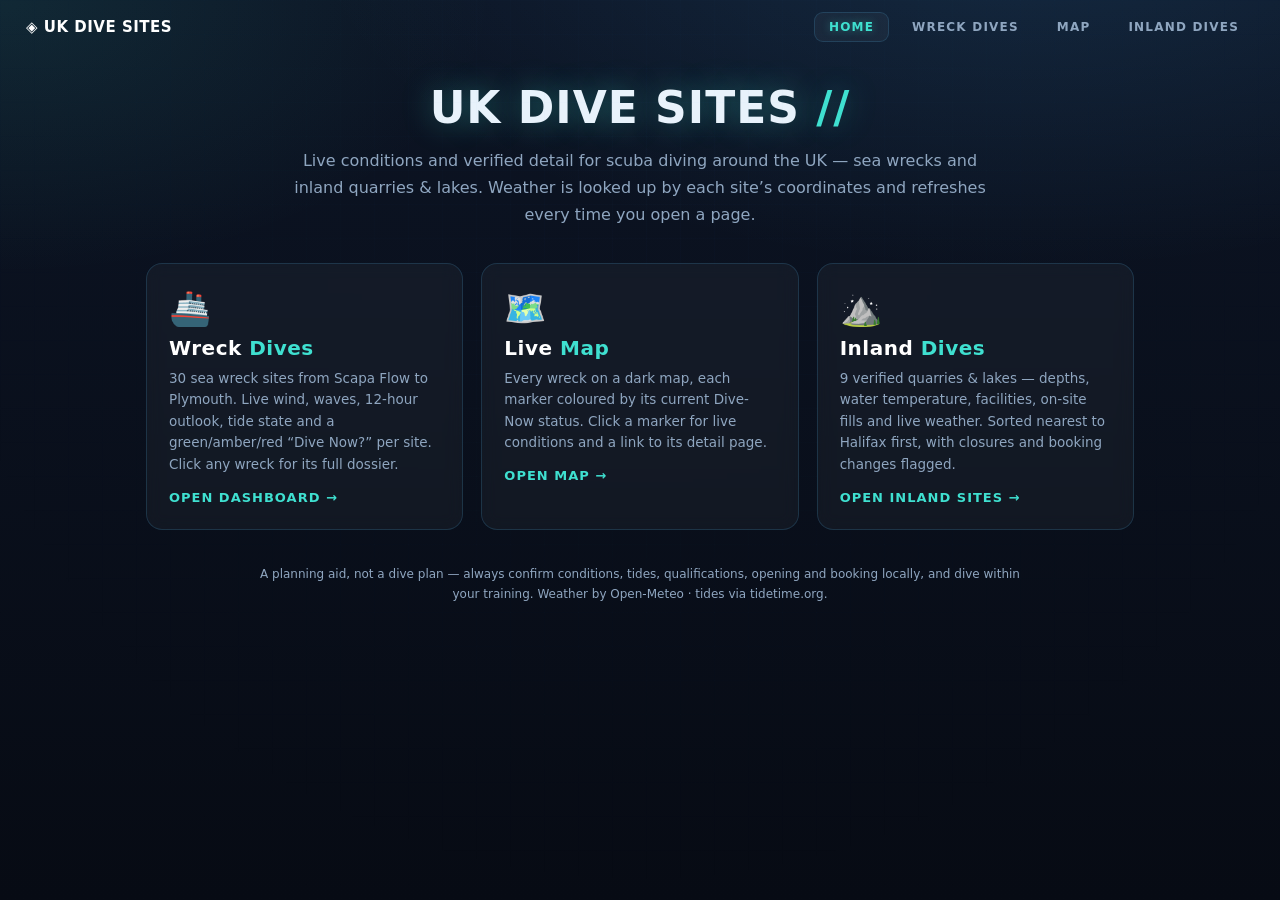
==== commit 1abc5ee7: "Add files via upload" ====
--- a/index.html
+++ b/index.html
@@ -3,124 +3,60 @@
 <head>
 <meta charset="utf-8">
 <meta name="viewport" content="width=device-width, initial-scale=1">
-<title>UK Wreck Dives — Live Dive-Now Dashboard</title>
+<title>UK Dive Sites</title>
 <link rel="stylesheet" href="style.css">
+<style>
+  .hero{padding:40px 26px 6px;text-align:center}
+  .hero h1{font-size:44px;margin:0;letter-spacing:1px;text-shadow:0 0 30px rgba(63,224,208,.4)}
+  .hero h1 .tag{color:var(--cyan)}
+  .hero p{color:var(--mut);font-size:16px;max-width:720px;margin:14px auto 0;line-height:1.7}
+  .cards{display:grid;grid-template-columns:repeat(auto-fit,minmax(280px,1fr));gap:18px;max-width:1040px;margin:28px auto 10px;padding:0 26px}
+  a.card{display:block;text-decoration:none;color:var(--ink);background:var(--panel);border:1px solid var(--panelb);border-radius:16px;
+    padding:24px 22px;backdrop-filter:blur(8px);transition:.18s;position:relative;overflow:hidden}
+  a.card:hover{border-color:var(--cyan);box-shadow:0 0 34px rgba(63,224,208,.18);transform:translateY(-3px)}
+  a.card .ico{font-size:34px;margin-bottom:8px}
+  a.card h2{margin:0 0 8px;font-size:20px;letter-spacing:.5px;color:#fff}
+  a.card h2 span{color:var(--cyan)}
+  a.card p{margin:0;color:var(--mut);font-size:13.5px;line-height:1.6}
+  a.card .go{margin-top:14px;color:var(--cyan);font-weight:700;font-size:13px;letter-spacing:1px;text-transform:uppercase}
+  .foot{text-align:center;color:var(--mut);font-size:12px;padding:24px 26px 40px;line-height:1.7;max-width:820px;margin:0 auto}
+</style>
 </head>
 <body>
 <nav class="top">
-  <span class="brand">◈ UK WRECK DIVES</span>
-  <a href="index.html" class="active">Dashboard</a>
+  <span class="brand">◈ UK DIVE SITES</span>
+  <a href="index.html" class="active">Home</a>
+  <a href="wrecks.html">Wreck Dives</a>
   <a href="map.html">Map</a>
+  <a href="inland.html">Inland Dives</a>
 </nav>
-<header>
-  <h1>UK WRECK DIVES <span class="tag">// LIVE DIVE-NOW</span></h1>
-  <ul class="feat">
-    <li>Live wind &amp; waves by each site’s coordinates</li>
-    <li>12-hour outlook</li>
-    <li>Astronomical tide-phase estimate</li>
-    <li>Weather is looked up by location</li>
-    <li>Tide links open tidetime.org for the nearest port</li>
-    <li>Refreshes every time you open the page</li>
-  </ul>
-</header>
-<div class="bar">
-  <span class="chip go" id="cGo">GO 0</span>
-  <span class="chip cau" id="cCau">CAUTION 0</span>
-  <span class="chip no" id="cNo">NO-GO 0</span>
-  <span class="moon" id="moon">Tide: —</span>
-  <span class="toglabel">WIND</span>
-  <span class="toggle" id="twind"><span data-u="kn">kn</span><span data-u="mph">mph</span></span>
-  <span class="toglabel">WAVE</span>
-  <span class="toggle" id="twave"><span data-u="m">m</span><span data-u="ft">ft</span></span>
-  <span class="upd" id="upd">Loading…</span>
-  <span class="moon">⟳ auto-refresh 15 min</span>
-  <button onclick="load()">↻ REFRESH</button>
+<div class="hero">
+  <h1>UK DIVE SITES <span class="tag">//</span></h1>
+  <p>Live conditions and verified detail for scuba diving around the UK — sea wrecks and inland quarries &amp; lakes. Weather is looked up by each site’s coordinates and refreshes every time you open a page.</p>
 </div>
-<div class="wrap">
-  <div class="legend">
-    <b>“Dive Now?”</b> (indicative surface aid — not a dive plan):
-    <span class="dot go"></span><b>GO</b> gusts ≤ 16 kn &amp; waves ≤ 0.8 m •
-    <span class="dot cau"></span><b>CAUTION</b> gusts ≤ 24 kn &amp; waves ≤ 1.3 m •
-    <span class="dot no"></span><b>NO-GO</b> gusts &gt; 24 kn or waves &gt; 1.3 m
-    <span class="sub">(thresholds are in kn/m; values shown in your selected units)</span>. &nbsp;
-    <b>Next 12 h</b> = hourly outlook, “best ~HH:00” marks the calm window. <b>Daylight</b> = sunrise–sunset.
-    <b>Click a site name</b> for its full detail page. Slack-required wrecks are <b>capped at CAUTION</b>; <b>tides ↗</b> gives authoritative times. <b>NO DIVE</b> = legally off-limits.
-  </div>
-  <div id="out"><p class="sub">Fetching live conditions…</p></div>
+<div class="cards">
+  <a class="card" href="wrecks.html">
+    <div class="ico">🚢</div>
+    <h2>Wreck <span>Dives</span></h2>
+    <p>30 sea wreck sites from Scapa Flow to Plymouth. Live wind, waves, 12-hour outlook, tide state and a green/amber/red “Dive Now?” per site. Click any wreck for its full dossier.</p>
+    <div class="go">Open dashboard →</div>
+  </a>
+  <a class="card" href="map.html">
+    <div class="ico">🗺️</div>
+    <h2>Live <span>Map</span></h2>
+    <p>Every wreck on a dark map, each marker coloured by its current Dive-Now status. Click a marker for live conditions and a link to its detail page.</p>
+    <div class="go">Open map →</div>
+  </a>
+  <a class="card" href="inland.html">
+    <div class="ico">⛰️</div>
+    <h2>Inland <span>Dives</span></h2>
+    <p>9 verified quarries &amp; lakes — depths, water temperature, facilities, on-site fills and live weather. Sorted nearest to Halifax first, with closures and booking changes flagged.</p>
+    <div class="go">Open inland sites →</div>
+  </a>
 </div>
-<footer>
-  Weather data by <a class="fc" href="https://open-meteo.com/" target="_blank" rel="noopener">Open-Meteo</a> · tides via <a class="fc" href="https://www.tidetime.org/" target="_blank" rel="noopener">tidetime.org</a>. Tide phase is an estimate.
-</footer>
-<script src="data.js"></script>
-<script>
-var LAST=null;
-function initToggles(){
-  ["twind","twave"].forEach(function(id){
-    var key=id==="twind"?"u_wind":"u_wave", cur=id==="twind"?windU():waveU();
-    var box=document.getElementById(id);
-    Array.prototype.forEach.call(box.children,function(sp){
-      sp.classList.toggle("on",sp.getAttribute("data-u")===cur);
-      sp.onclick=function(){setU(key,sp.getAttribute("data-u"));initToggles();if(LAST)render();};
-    });
-  });
-}
-function load(){
-  document.getElementById("upd").textContent="Loading…";
-  fetchAll(2).then(function(d){LAST=d;render();}).catch(function(e){
-    document.getElementById("out").innerHTML="<p class='err'>Couldn’t reach the weather service ("+esc(e.message)+"). Try Chrome/Edge or check your connection.</p>";
-    document.getElementById("upd").textContent="Live data unavailable";
-  });
-}
-function render(){
-  if(!LAST)return;
-  var d=LAST, now=d.now;
-  document.getElementById("moon").innerHTML="Tide today: <b>"+springLabel(now)+"</b> <span class='sub'>(est)</span>";
-  var stamp=now.toLocaleDateString("en-GB",{day:"2-digit",month:"short",year:"numeric"})+", "+now.toLocaleTimeString("en-GB",{hour:"2-digit",minute:"2-digit"});
-  var rows=SITES.map(function(s,i){var c=computeConditions(s,d.F[i],d.M[i],now);return {s:s,c:c};});
-  var go=0,cau=0,no=0;
-  rows.forEach(function(r){if(r.c.v===0)go++;else if(r.c.v===1)cau++;else if(r.c.v===2||r.c.v===3)no++;});
-  document.getElementById("cGo").textContent="GO "+go;
-  document.getElementById("cCau").textContent="CAUTION "+cau;
-  document.getElementById("cNo").textContent="NO-GO "+no;
-  document.getElementById("upd").innerHTML="Updated <b class='num'>"+stamp+"</b>";
-  var order=[],byR={};
-  rows.forEach(function(r){var k=r.s.r;if(!byR[k]){byR[k]=[];order.push(k);}byR[k].push(r);});
-  var html="";
-  order.forEach(function(k){
-    html+="<div class='rg'>"+esc(k)+"</div><div class='tablewrap'><table><thead><tr>"+
-      "<th>Site</th><th>Level</th><th>Depth</th><th>Wind (gust)</th><th>Waves</th><th>Tide (est)</th><th>Next 12 h</th><th>Daylight</th><th>Dive Now?</th><th>Updated</th><th>Forecast</th></tr></thead><tbody>";
-    byR[k].forEach(function(r){
-      var s=r.s,c=r.c;
-      var tt=tideURL(s.r), tideLink="<a class='fc' href='"+tt+"' target='_blank' rel='noopener'>tides ↗</a>";
-      var windTxt=(c.gustKn==null)?"—":"<span class='num'>"+fmtWind(c.windKn)+"</span> "+windU()+" <span class='sub'>(g "+fmtWind(c.gustKn)+")</span>";
-      var wv=waveTxt(c.wave); var waveHtml=(wv==null)?"<span class='sub'>—</span>":"<span class='num'>"+wv+"</span>";
-      var pill=s.nd?"<span class='pill nd'>NO DIVE</span>":"<span class='pill "+c.cls+"'>"+c.lab+"</span>";
-      var tideCell;
-      if(s.nd){tideCell="<span class='sub'>protected · "+tideLink+"</span>";}
-      else if(c.tcls==="ok"){tideCell="<span class='tide ok'>Any state</span><br><span class='sub'>"+tideLink+"</span>";}
-      else{tideCell="<span class='tide slack'>"+esc(c.tideMain)+"</span><br><span class='sub'>"+esc(c.tideSub)+" · "+tideLink+"</span>";}
-      var outCell="<span class='sub'>—</span>";
-      if(c.hrs&&c.hrs.length){
-        var bars=c.hrs.map(function(h){return "<span class='"+(h.v<3?CLS[h.v]:'na')+"' title='"+h.t+" · g"+(h.gust==null?'—':h.gust)+"kn · "+(h.wave!=null?h.wave.toFixed(1)+'m':'—')+" · "+(h.v<3?LAB[h.v]:'n/a')+"'></span>";}).join("");
-        var minV=Math.min.apply(null,c.hrs.map(function(h){return h.v;}));
-        var best=c.hrs.filter(function(h){return h.v===minV;})[0];
-        var note=minV<=1?("best <b>~"+best.t+"</b>"):(minV===2?"rough all window":"—");
-        outCell="<div class='spark'>"+bars+"</div><span class='best'>"+note+"</span>";
-      }
-      var day=(c.sunrise?"<span class='num'>"+hhmm(c.sunrise)+"</span>–<span class='num'>"+hhmm(c.sunset)+"</span>":"<span class='sub'>—</span>");
-      html+="<tr><td class='site'><a class='site-link' href='"+wreckURL(s)+"'>"+esc(s.n)+"</a></td>"+
-        "<td class='sub'>"+esc(s.lvl)+"</td><td class='sub'>"+esc((s.minD!=null?s.minD:'?')+'–'+(s.maxD!=null?s.maxD:'?')+'m')+"</td>"+
-        "<td>"+windTxt+"</td><td>"+waveHtml+"</td><td>"+tideCell+"</td><td>"+outCell+"</td><td>"+day+"</td>"+
-        "<td>"+pill+"</td><td class='sub num'>"+esc(stamp)+"</td>"+
-        "<td><a class='fc' href='"+yrURL(s)+"' target='_blank' rel='noopener'>Click Here</a></td></tr>";
-    });
-    html+="</tbody></table></div>";
-  });
-  document.getElementById("out").innerHTML=html;
-}
-initToggles();
-load();
-setInterval(load,15*60*1000);
-</script>
+<div class="foot">
+  A planning aid, not a dive plan — always confirm conditions, tides, qualifications, opening and booking locally, and dive within your training.
+  Weather by Open-Meteo · tides via tidetime.org.
+</div>
 </body>
 </html>
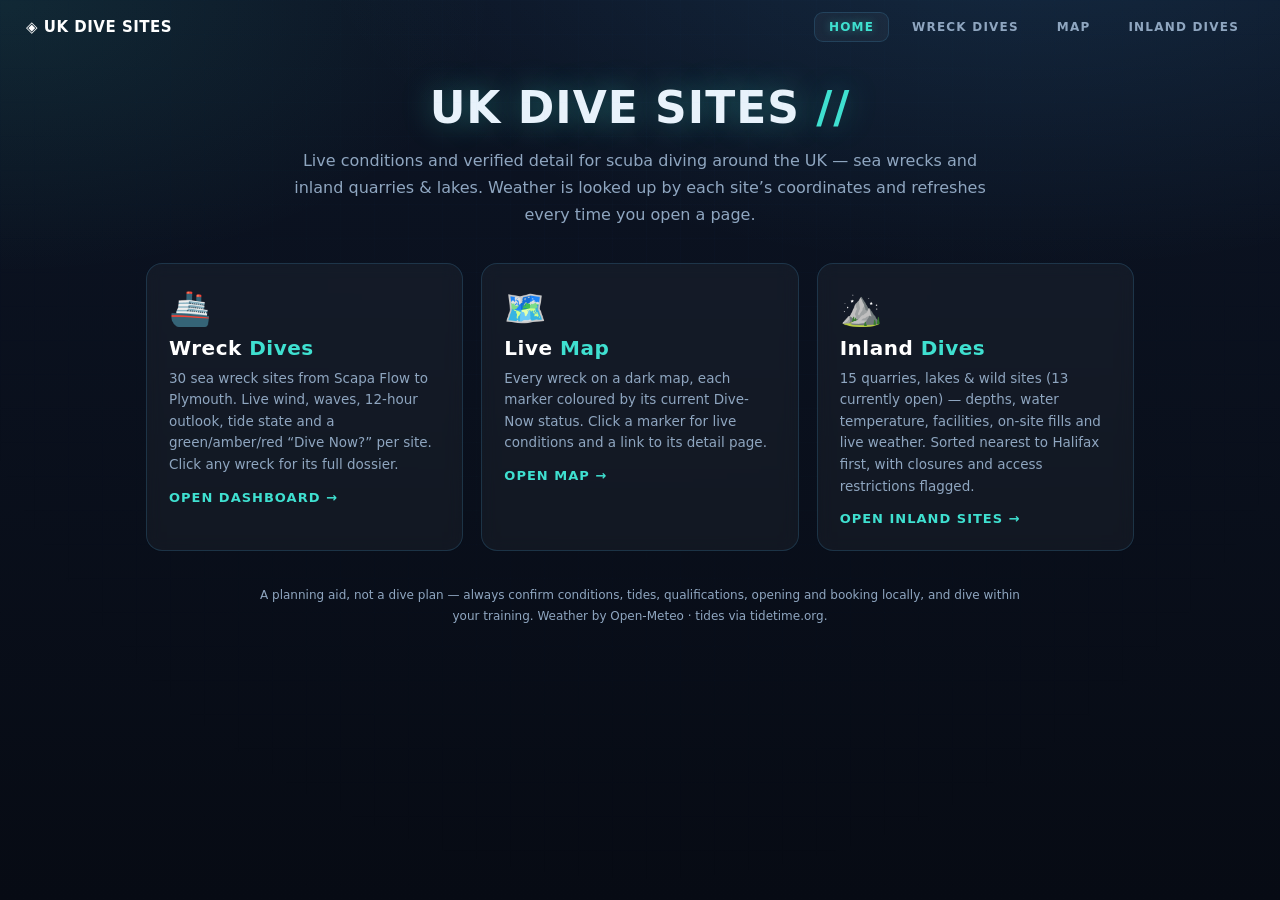
==== commit cbac2a15: "Add files via upload" ====
--- a/index.html
+++ b/index.html
@@ -50,7 +50,7 @@
   <a class="card" href="inland.html">
     <div class="ico">⛰️</div>
     <h2>Inland <span>Dives</span></h2>
-    <p>9 verified quarries &amp; lakes — depths, water temperature, facilities, on-site fills and live weather. Sorted nearest to Halifax first, with closures and booking changes flagged.</p>
+    <p>15 quarries, lakes &amp; wild sites (13 currently open) — depths, water temperature, facilities, on-site fills and live weather. Sorted nearest to Halifax first, with closures and access restrictions flagged.</p>
     <div class="go">Open inland sites →</div>
   </a>
 </div>
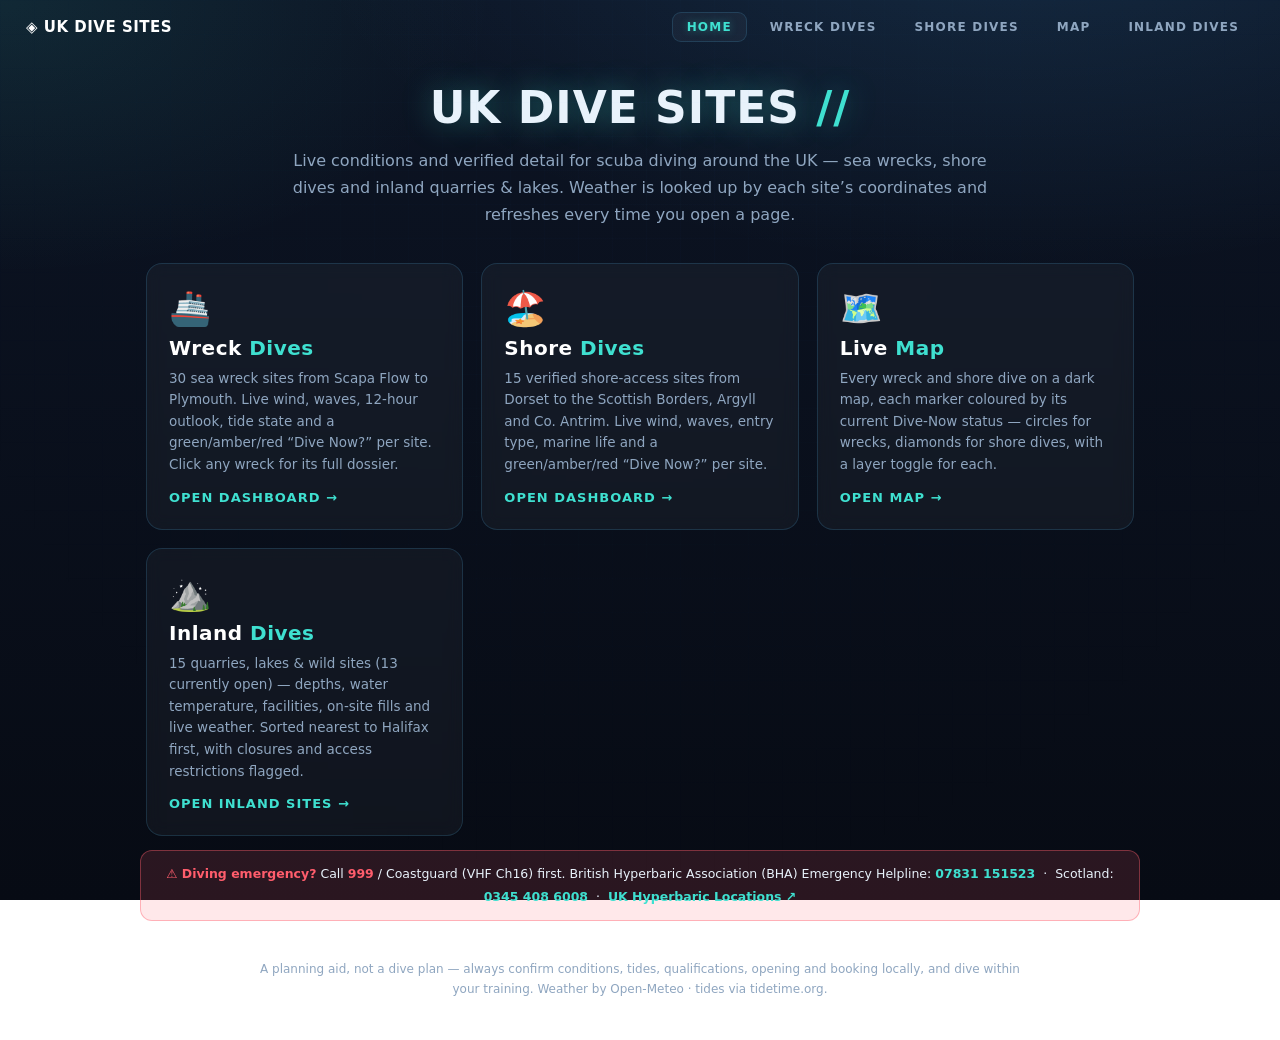
==== commit 1c44131d: "Add files via upload" ====
--- a/index.html
+++ b/index.html
@@ -27,12 +27,13 @@
   <span class="brand">◈ UK DIVE SITES</span>
   <a href="index.html" class="active">Home</a>
   <a href="wrecks.html">Wreck Dives</a>
+  <a href="shores.html">Shore Dives</a>
   <a href="map.html">Map</a>
   <a href="inland.html">Inland Dives</a>
 </nav>
 <div class="hero">
   <h1>UK DIVE SITES <span class="tag">//</span></h1>
-  <p>Live conditions and verified detail for scuba diving around the UK — sea wrecks and inland quarries &amp; lakes. Weather is looked up by each site’s coordinates and refreshes every time you open a page.</p>
+  <p>Live conditions and verified detail for scuba diving around the UK — sea wrecks, shore dives and inland quarries &amp; lakes. Weather is looked up by each site’s coordinates and refreshes every time you open a page.</p>
 </div>
 <div class="cards">
   <a class="card" href="wrecks.html">
@@ -41,10 +42,16 @@
     <p>30 sea wreck sites from Scapa Flow to Plymouth. Live wind, waves, 12-hour outlook, tide state and a green/amber/red “Dive Now?” per site. Click any wreck for its full dossier.</p>
     <div class="go">Open dashboard →</div>
   </a>
+  <a class="card" href="shores.html">
+    <div class="ico">🏖️</div>
+    <h2>Shore <span>Dives</span></h2>
+    <p>15 verified shore-access sites from Dorset to the Scottish Borders, Argyll and Co. Antrim. Live wind, waves, entry type, marine life and a green/amber/red “Dive Now?” per site.</p>
+    <div class="go">Open dashboard →</div>
+  </a>
   <a class="card" href="map.html">
     <div class="ico">🗺️</div>
     <h2>Live <span>Map</span></h2>
-    <p>Every wreck on a dark map, each marker coloured by its current Dive-Now status. Click a marker for live conditions and a link to its detail page.</p>
+    <p>Every wreck and shore dive on a dark map, each marker coloured by its current Dive-Now status — circles for wrecks, diamonds for shore dives, with a layer toggle for each.</p>
     <div class="go">Open map →</div>
   </a>
   <a class="card" href="inland.html">
@@ -54,9 +61,12 @@
     <div class="go">Open inland sites →</div>
   </a>
 </div>
+<div id="safetybox"></div>
 <div class="foot">
   A planning aid, not a dive plan — always confirm conditions, tides, qualifications, opening and booking locally, and dive within your training.
   Weather by Open-Meteo · tides via tidetime.org.
 </div>
+<script src="data.js"></script>
+<script>document.getElementById('safetybox').innerHTML = safetyBannerHTML();</script>
 </body>
 </html>
--- a/style.css
+++ b/style.css
@@ -73,3 +73,8 @@
 .best{font-size:10px;color:var(--mut);margin-top:4px;display:block;white-space:nowrap}.best b{color:var(--go)}
 .err{color:var(--no);font-size:13px;background:var(--nob);border:1px solid rgba(255,93,108,.35);padding:12px 14px;border-radius:10px}
 footer{font-size:11px;color:var(--mut);padding:0 26px 34px;line-height:1.7;max-width:1000px}
+td.site .type{display:block;font-size:11px;color:var(--mut);font-weight:400;margin-top:2px}
+.safety{font-size:12.5px;color:var(--ink);text-align:center;background:var(--nob);border:1px solid rgba(255,93,108,.4);
+  border-radius:12px;padding:12px 18px;margin:14px auto;max-width:1000px;line-height:1.8}
+.safety b{color:var(--no)}
+.safety a.fc{font-weight:800}
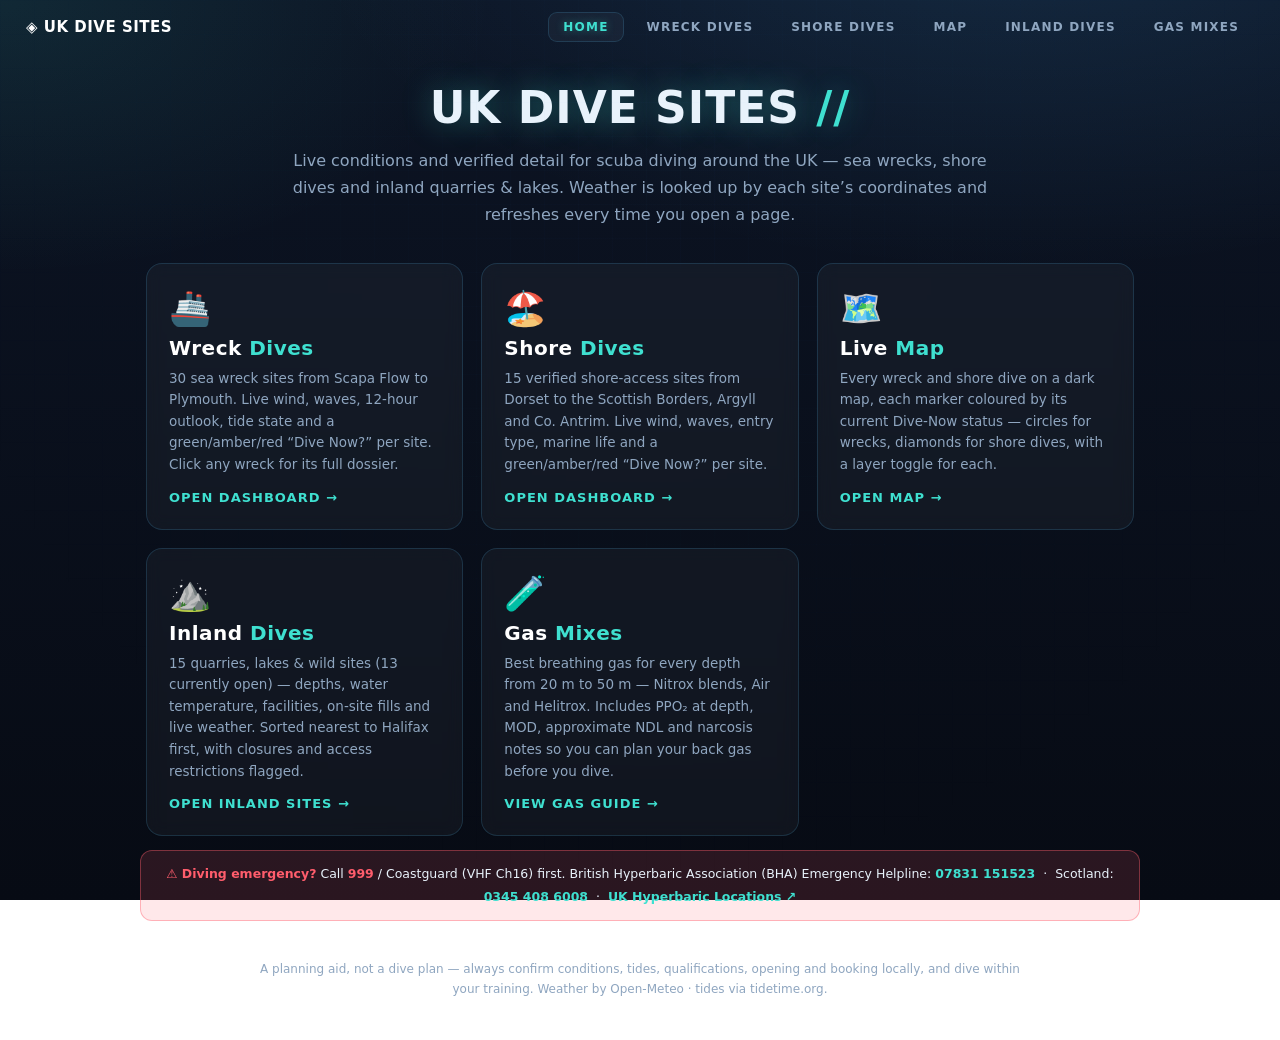
==== commit 0c37b96b: "Add gas mix guide page and update home screen card - New gas-mixes.html: PPO₂ reference table, per-d" ====
--- a/index.html
+++ b/index.html
@@ -30,6 +30,7 @@
   <a href="shores.html">Shore Dives</a>
   <a href="map.html">Map</a>
   <a href="inland.html">Inland Dives</a>
+  <a href="gas-mixes.html">Gas Mixes</a>
 </nav>
 <div class="hero">
   <h1>UK DIVE SITES <span class="tag">//</span></h1>
@@ -60,6 +61,12 @@
     <p>15 quarries, lakes &amp; wild sites (13 currently open) — depths, water temperature, facilities, on-site fills and live weather. Sorted nearest to Halifax first, with closures and access restrictions flagged.</p>
     <div class="go">Open inland sites →</div>
   </a>
+  <a class="card" href="gas-mixes.html">
+    <div class="ico">🧪</div>
+    <h2>Gas <span>Mixes</span></h2>
+    <p>Best breathing gas for every depth from 20 m to 50 m — Nitrox blends, Air and Helitrox. Includes PPO₂ at depth, MOD, approximate NDL and narcosis notes so you can plan your back gas before you dive.</p>
+    <div class="go">View gas guide →</div>
+  </a>
 </div>
 <div id="safetybox"></div>
 <div class="foot">
--- a/style.css
+++ b/style.css
@@ -1,80 +1,81 @@
 :root{
-  --bg0:#070b14;--bg1:#0c1424;--panel:rgba(255,255,255,.04);--panelb:rgba(90,200,255,.16);
-  --cyan:#3fe0d0;--blue:#49b6ff;--ink:#e8f2fb;--mut:#8fa6c0;
-  --go:#22e39a;--gob:rgba(34,227,154,.14);--cau:#ffcf4d;--caub:rgba(255,207,77,.14);
-  --no:#ff5d6c;--nob:rgba(255,93,108,.14);--nd:#7f8fa6;--ndb:rgba(127,143,166,.14);
-}
-*{box-sizing:border-box}
-body{margin:0;color:var(--ink);font-family:"Segoe UI",system-ui,Arial,sans-serif;
-  background:radial-gradient(1200px 600px at 80% -10%,rgba(73,182,255,.14),transparent 60%),
-    radial-gradient(900px 500px at 0% 0%,rgba(63,224,208,.10),transparent 55%),
-    linear-gradient(180deg,var(--bg1),var(--bg0));background-attachment:fixed;min-height:100vh}
-body::before{content:"";position:fixed;inset:0;pointer-events:none;opacity:.4;
-  background-image:linear-gradient(rgba(90,160,220,.05) 1px,transparent 1px),linear-gradient(90deg,rgba(90,160,220,.05) 1px,transparent 1px);
-  background-size:34px 34px;mask-image:radial-gradient(circle at 50% 20%,#000,transparent 90%)}
-.num{font-variant-numeric:tabular-nums;font-family:ui-monospace,"Consolas",monospace}
-a.fc{color:var(--cyan);text-decoration:none;font-weight:700}a.fc:hover{text-shadow:0 0 10px rgba(63,224,208,.6)}
-nav.top{display:flex;gap:8px;align-items:center;padding:12px 26px 0;flex-wrap:wrap}
-nav.top .brand{margin-right:auto;font-weight:800;color:#fff;letter-spacing:.5px;font-size:15px}
-nav.top .brand b{color:var(--cyan)}
-nav.top a{color:var(--mut);text-decoration:none;font-size:12px;font-weight:700;letter-spacing:1.2px;text-transform:uppercase;padding:7px 14px;border-radius:9px;border:1px solid transparent}
-nav.top a:hover{color:var(--ink)}
-nav.top a.active{color:var(--cyan);border-color:var(--panelb);background:var(--panel);text-shadow:0 0 8px rgba(63,224,208,.4)}
-header{padding:16px 26px 8px;position:relative}
-header h1{margin:0;font-size:22px;letter-spacing:.5px;text-shadow:0 0 22px rgba(63,224,208,.35)}
-header h1 .tag{color:var(--cyan)}
-header p{margin:6px 0 0;font-size:13px;color:var(--mut);max-width:960px}
-header ul.feat{margin:12px 0 2px;padding:0;list-style:none;max-width:980px;display:grid;grid-template-columns:repeat(auto-fit,minmax(300px,1fr));gap:2px 26px;font-size:15px}
-header ul.feat li{color:var(--ink);position:relative;padding-left:20px;line-height:1.75}
-header ul.feat li::before{content:"\25B9";color:var(--cyan);position:absolute;left:0;text-shadow:0 0 8px rgba(63,224,208,.55)}
-.bar{display:flex;flex-wrap:wrap;gap:12px;align-items:center;padding:14px 26px;margin:8px 18px;
-  background:var(--panel);border:1px solid var(--panelb);border-radius:14px;backdrop-filter:blur(8px);position:sticky;top:10px;z-index:8}
-.chip{padding:6px 14px;border-radius:10px;font-size:13px;font-weight:700;letter-spacing:.4px;border:1px solid transparent}
-.chip.go{background:var(--gob);color:var(--go);border-color:rgba(34,227,154,.35);box-shadow:0 0 16px rgba(34,227,154,.18)}
-.chip.cau{background:var(--caub);color:var(--cau);border-color:rgba(255,207,77,.35)}
-.chip.no{background:var(--nob);color:var(--no);border-color:rgba(255,93,108,.35)}
-.moon{font-size:12px;color:var(--mut);padding:5px 12px;border:1px solid var(--panelb);border-radius:10px;background:rgba(255,255,255,.03)}
-.moon b{color:var(--blue)}
-.upd{font-size:12px;color:var(--mut)}
-.toggle{display:flex;gap:0;border:1px solid var(--panelb);border-radius:9px;overflow:hidden}
-.toggle span{font-size:11px;color:var(--mut);padding:5px 9px;cursor:pointer;user-select:none}
-.toggle span.on{background:rgba(63,224,208,.16);color:var(--cyan)}
-.toglabel{font-size:11px;color:var(--mut);letter-spacing:.5px}
-button{background:linear-gradient(135deg,var(--cyan),var(--blue));color:#04121a;border:0;padding:10px 18px;border-radius:10px;
-  font-size:14px;cursor:pointer;font-weight:800;letter-spacing:.4px;box-shadow:0 0 20px rgba(63,224,208,.35)}
-button:hover{filter:brightness(1.08)}
-button.ghost{background:transparent;color:var(--cyan);border:1px solid var(--panelb);box-shadow:none}
-.wrap{padding:6px 26px 44px}
-.legend{font-size:12px;color:var(--mut);background:var(--panel);border:1px solid var(--panelb);border-radius:12px;padding:12px 16px;margin:10px 0 18px;line-height:1.7}
-.legend b{color:var(--ink)}
-.dot{display:inline-block;width:10px;height:10px;border-radius:50%;margin-right:6px;vertical-align:middle}
-.dot.go{background:var(--go);box-shadow:0 0 8px var(--go)}.dot.cau{background:var(--cau);box-shadow:0 0 8px var(--cau)}.dot.no{background:var(--no);box-shadow:0 0 8px var(--no)}
-.rg{margin:22px 0 8px;font-size:13px;font-weight:800;letter-spacing:2px;text-transform:uppercase;color:var(--cyan)}
-.rg::before{content:"\25B8  "}
-.tablewrap{overflow-x:auto;border-radius:14px}
-table{width:100%;border-collapse:separate;border-spacing:0;background:var(--panel);border:1px solid var(--panelb);border-radius:14px;overflow:hidden;backdrop-filter:blur(6px);min-width:940px}
-th,td{padding:11px 13px;text-align:left;font-size:13px;border-bottom:1px solid rgba(120,170,220,.10);vertical-align:middle}
-th{background:rgba(73,182,255,.10);color:var(--blue);font-weight:700;font-size:11px;letter-spacing:1.2px;text-transform:uppercase}
-tr:last-child td{border-bottom:0}
-tbody tr:hover{background:rgba(73,182,255,.06)}
-td.site{font-weight:700;color:#fff}
-td.site a.site-link{color:#fff;text-decoration:none;border-bottom:1px dashed rgba(63,224,208,.55);transition:.15s}
-td.site a.site-link:hover{color:var(--cyan);border-bottom-color:var(--cyan);text-shadow:0 0 10px rgba(63,224,208,.5)}
-.pill{display:inline-block;padding:5px 11px;border-radius:10px;font-weight:800;font-size:12px;letter-spacing:.6px;white-space:nowrap;border:1px solid transparent}
-.pill.go{background:var(--gob);color:var(--go);border-color:rgba(34,227,154,.4);box-shadow:0 0 14px rgba(34,227,154,.22)}
-.pill.cau{background:var(--caub);color:var(--cau);border-color:rgba(255,207,77,.4)}
-.pill.no{background:var(--nob);color:var(--no);border-color:rgba(255,93,108,.4);box-shadow:0 0 14px rgba(255,93,108,.18)}
-.pill.nd{background:var(--ndb);color:var(--nd);border-color:rgba(127,143,166,.4)}
-.tide{font-weight:700}.tide.ok{color:var(--go)}.tide.slack{color:var(--cau)}
-.sub{color:var(--mut);font-size:11px}
-.spark{display:flex;gap:2px;align-items:flex-end}
-.spark span{width:11px;height:20px;border-radius:2px;display:inline-block;opacity:.9}
-.spark .go{background:var(--go)}.spark .cau{background:var(--cau)}.spark .no{background:var(--no)}.spark .na{background:#33415a}
-.best{font-size:10px;color:var(--mut);margin-top:4px;display:block;white-space:nowrap}.best b{color:var(--go)}
-.err{color:var(--no);font-size:13px;background:var(--nob);border:1px solid rgba(255,93,108,.35);padding:12px 14px;border-radius:10px}
-footer{font-size:11px;color:var(--mut);padding:0 26px 34px;line-height:1.7;max-width:1000px}
-td.site .type{display:block;font-size:11px;color:var(--mut);font-weight:400;margin-top:2px}
-.safety{font-size:12.5px;color:var(--ink);text-align:center;background:var(--nob);border:1px solid rgba(255,93,108,.4);
-  border-radius:12px;padding:12px 18px;margin:14px auto;max-width:1000px;line-height:1.8}
-.safety b{color:var(--no)}
-.safety a.fc{font-weight:800}
+    --bg0:#070b14;--bg1:#0c1424;--panel:rgba(255,255,255,.04);--panelb:rgba(90,200,255,.16);
+    --cyan:#3fe0d0;--blue:#49b6ff;--ink:#e8f2fb;--mut:#8fa6c0;
+    --go:#22e39a;--gob:rgba(34,227,154,.14);--cau:#ffcf4d;--caub:rgba(255,207,77,.14);
+    --no:#ff5d6c;--nob:rgba(255,93,108,.14);--nd:#7f8fa6;--ndb:rgba(127,143,166,.14);
+  }
+  *{box-sizing:border-box}
+  body{margin:0;color:var(--ink);font-family:"Segoe UI",system-ui,Arial,sans-serif;
+    background:radial-gradient(1200px 600px at 80% -10%,rgba(73,182,255,.14),transparent 60%),
+      radial-gradient(900px 500px at 0% 0%,rgba(63,224,208,.10),transparent 55%),
+      linear-gradient(180deg,var(--bg1),var(--bg0));background-attachment:fixed;min-height:100vh}
+  body::before{content:"";position:fixed;inset:0;pointer-events:none;opacity:.4;
+    background-image:linear-gradient(rgba(90,160,220,.05) 1px,transparent 1px),linear-gradient(90deg,rgba(90,160,220,.05) 1px,transparent 1px);
+    background-size:34px 34px;mask-image:radial-gradient(circle at 50% 20%,#000,transparent 90%)}
+  .num{font-variant-numeric:tabular-nums;font-family:ui-monospace,"Consolas",monospace}
+  a.fc{color:var(--cyan);text-decoration:none;font-weight:700}a.fc:hover{text-shadow:0 0 10px rgba(63,224,208,.6)}
+  nav.top{display:flex;gap:8px;align-items:center;padding:12px 26px 0;flex-wrap:wrap}
+  nav.top .brand{margin-right:auto;font-weight:800;color:#fff;letter-spacing:.5px;font-size:15px}
+  nav.top .brand b{color:var(--cyan)}
+  nav.top a{color:var(--mut);text-decoration:none;font-size:12px;font-weight:700;letter-spacing:1.2px;text-transform:uppercase;padding:7px 14px;border-radius:9px;border:1px solid transparent}
+  nav.top a:hover{color:var(--ink)}
+  nav.top a.active{color:var(--cyan);border-color:var(--panelb);background:var(--panel);text-shadow:0 0 8px rgba(63,224,208,.4)}
+  header{padding:16px 26px 8px;position:relative}
+  header h1{margin:0;font-size:22px;letter-spacing:.5px;text-shadow:0 0 22px rgba(63,224,208,.35)}
+  header h1 .tag{color:var(--cyan)}
+  header p{margin:6px 0 0;font-size:13px;color:var(--mut);max-width:960px}
+  header ul.feat{margin:12px 0 2px;padding:0;list-style:none;max-width:980px;display:grid;grid-template-columns:repeat(auto-fit,minmax(300px,1fr));gap:2px 26px;font-size:15px}
+  header ul.feat li{color:var(--ink);position:relative;padding-left:20px;line-height:1.75}
+  header ul.feat li::before{content:"\25B9";color:var(--cyan);position:absolute;left:0;text-shadow:0 0 8px rgba(63,224,208,.55)}
+  .bar{display:flex;flex-wrap:wrap;gap:12px;align-items:center;padding:14px 26px;margin:8px 18px;
+    background:var(--panel);border:1px solid var(--panelb);border-radius:14px;backdrop-filter:blur(8px);position:sticky;top:10px;z-index:8}
+  .chip{padding:6px 14px;border-radius:10px;font-size:13px;font-weight:700;letter-spacing:.4px;border:1px solid transparent}
+  .chip.go{background:var(--gob);color:var(--go);border-color:rgba(34,227,154,.35);box-shadow:0 0 16px rgba(34,227,154,.18)}
+  .chip.cau{background:var(--caub);color:var(--cau);border-color:rgba(255,207,77,.35)}
+  .chip.no{background:var(--nob);color:var(--no);border-color:rgba(255,93,108,.35)}
+  .moon{font-size:12px;color:var(--mut);padding:5px 12px;border:1px solid var(--panelb);border-radius:10px;background:rgba(255,255,255,.03)}
+  .moon b{color:var(--blue)}
+  .upd{font-size:12px;color:var(--mut)}
+  .toggle{display:flex;gap:0;border:1px solid var(--panelb);border-radius:9px;overflow:hidden}
+  .toggle span{font-size:11px;color:var(--mut);padding:5px 9px;cursor:pointer;user-select:none}
+  .toggle span.on{background:rgba(63,224,208,.16);color:var(--cyan)}
+  .toglabel{font-size:11px;color:var(--mut);letter-spacing:.5px}
+  button{background:linear-gradient(135deg,var(--cyan),var(--blue));color:#04121a;border:0;padding:10px 18px;border-radius:10px;
+    font-size:14px;cursor:pointer;font-weight:800;letter-spacing:.4px;box-shadow:0 0 20px rgba(63,224,208,.35)}
+  button:hover{filter:brightness(1.08)}
+  button.ghost{background:transparent;color:var(--cyan);border:1px solid var(--panelb);box-shadow:none}
+  .wrap{padding:6px 26px 44px}
+  .legend{font-size:12px;color:var(--mut);background:var(--panel);border:1px solid var(--panelb);border-radius:12px;padding:12px 16px;margin:10px 0 18px;line-height:1.7}
+  .legend b{color:var(--ink)}
+  .dot{display:inline-block;width:10px;height:10px;border-radius:50%;margin-right:6px;vertical-align:middle}
+  .dot.go{background:var(--go);box-shadow:0 0 8px var(--go)}.dot.cau{background:var(--cau);box-shadow:0 0 8px var(--cau)}.dot.no{background:var(--no);box-shadow:0 0 8px var(--no)}
+  .rg{margin:22px 0 8px;font-size:13px;font-weight:800;letter-spacing:2px;text-transform:uppercase;color:var(--cyan)}
+  .rg::before{content:"\25B8  "}
+  .tablewrap{overflow-x:auto;border-radius:14px}
+  table{width:100%;border-collapse:separate;border-spacing:0;background:var(--panel);border:1px solid var(--panelb);border-radius:14px;overflow:hidden;backdrop-filter:blur(6px);min-width:940px}
+  th,td{padding:11px 13px;text-align:left;font-size:13px;border-bottom:1px solid rgba(120,170,220,.10);vertical-align:middle}
+  th{background:rgba(73,182,255,.10);color:var(--blue);font-weight:700;font-size:11px;letter-spacing:1.2px;text-transform:uppercase}
+  tr:last-child td{border-bottom:0}
+  tbody tr:hover{background:rgba(73,182,255,.06)}
+  td.site{font-weight:700;color:#fff}
+  td.site a.site-link{color:#fff;text-decoration:none;border-bottom:1px dashed rgba(63,224,208,.55);transition:.15s}
+  td.site a.site-link:hover{color:var(--cyan);border-bottom-color:var(--cyan);text-shadow:0 0 10px rgba(63,224,208,.5)}
+  .pill{display:inline-block;padding:5px 11px;border-radius:10px;font-weight:800;font-size:12px;letter-spacing:.6px;white-space:nowrap;border:1px solid transparent}
+  .pill.go{background:var(--gob);color:var(--go);border-color:rgba(34,227,154,.4);box-shadow:0 0 14px rgba(34,227,154,.22)}
+  .pill.cau{background:var(--caub);color:var(--cau);border-color:rgba(255,207,77,.4)}
+  .pill.no{background:var(--nob);color:var(--no);border-color:rgba(255,93,108,.4);box-shadow:0 0 14px rgba(255,93,108,.18)}
+  .pill.nd{background:var(--ndb);color:var(--nd);border-color:rgba(127,143,166,.4)}
+  .tide{font-weight:700}.tide.ok{color:var(--go)}.tide.slack{color:var(--cau)}
+  .sub{color:var(--mut);font-size:11px}
+  .spark{display:flex;gap:2px;align-items:flex-end}
+  .spark span{width:11px;height:20px;border-radius:2px;display:inline-block;opacity:.9}
+  .spark .go{background:var(--go)}.spark .cau{background:var(--cau)}.spark .no{background:var(--no)}.spark .na{background:#33415a}
+  .best{font-size:10px;color:var(--mut);margin-top:4px;display:block;white-space:nowrap}.best b{color:var(--go)}
+  .err{color:var(--no);font-size:13px;background:var(--nob);border:1px solid rgba(255,93,108,.35);padding:12px 14px;border-radius:10px}
+  footer{font-size:11px;color:var(--mut);padding:0 26px 34px;line-height:1.7;max-width:1000px}
+  td.site .type{display:block;font-size:11px;color:var(--mut);font-weight:400;margin-top:2px}
+  .safety{font-size:12.5px;color:var(--ink);text-align:center;background:var(--nob);border:1px solid rgba(255,93,108,.4);
+    border-radius:12px;padding:12px 18px;margin:14px auto;max-width:1000px;line-height:1.8}
+  .safety b{color:var(--no)}
+  .safety a.fc{font-weight:800}
+  
